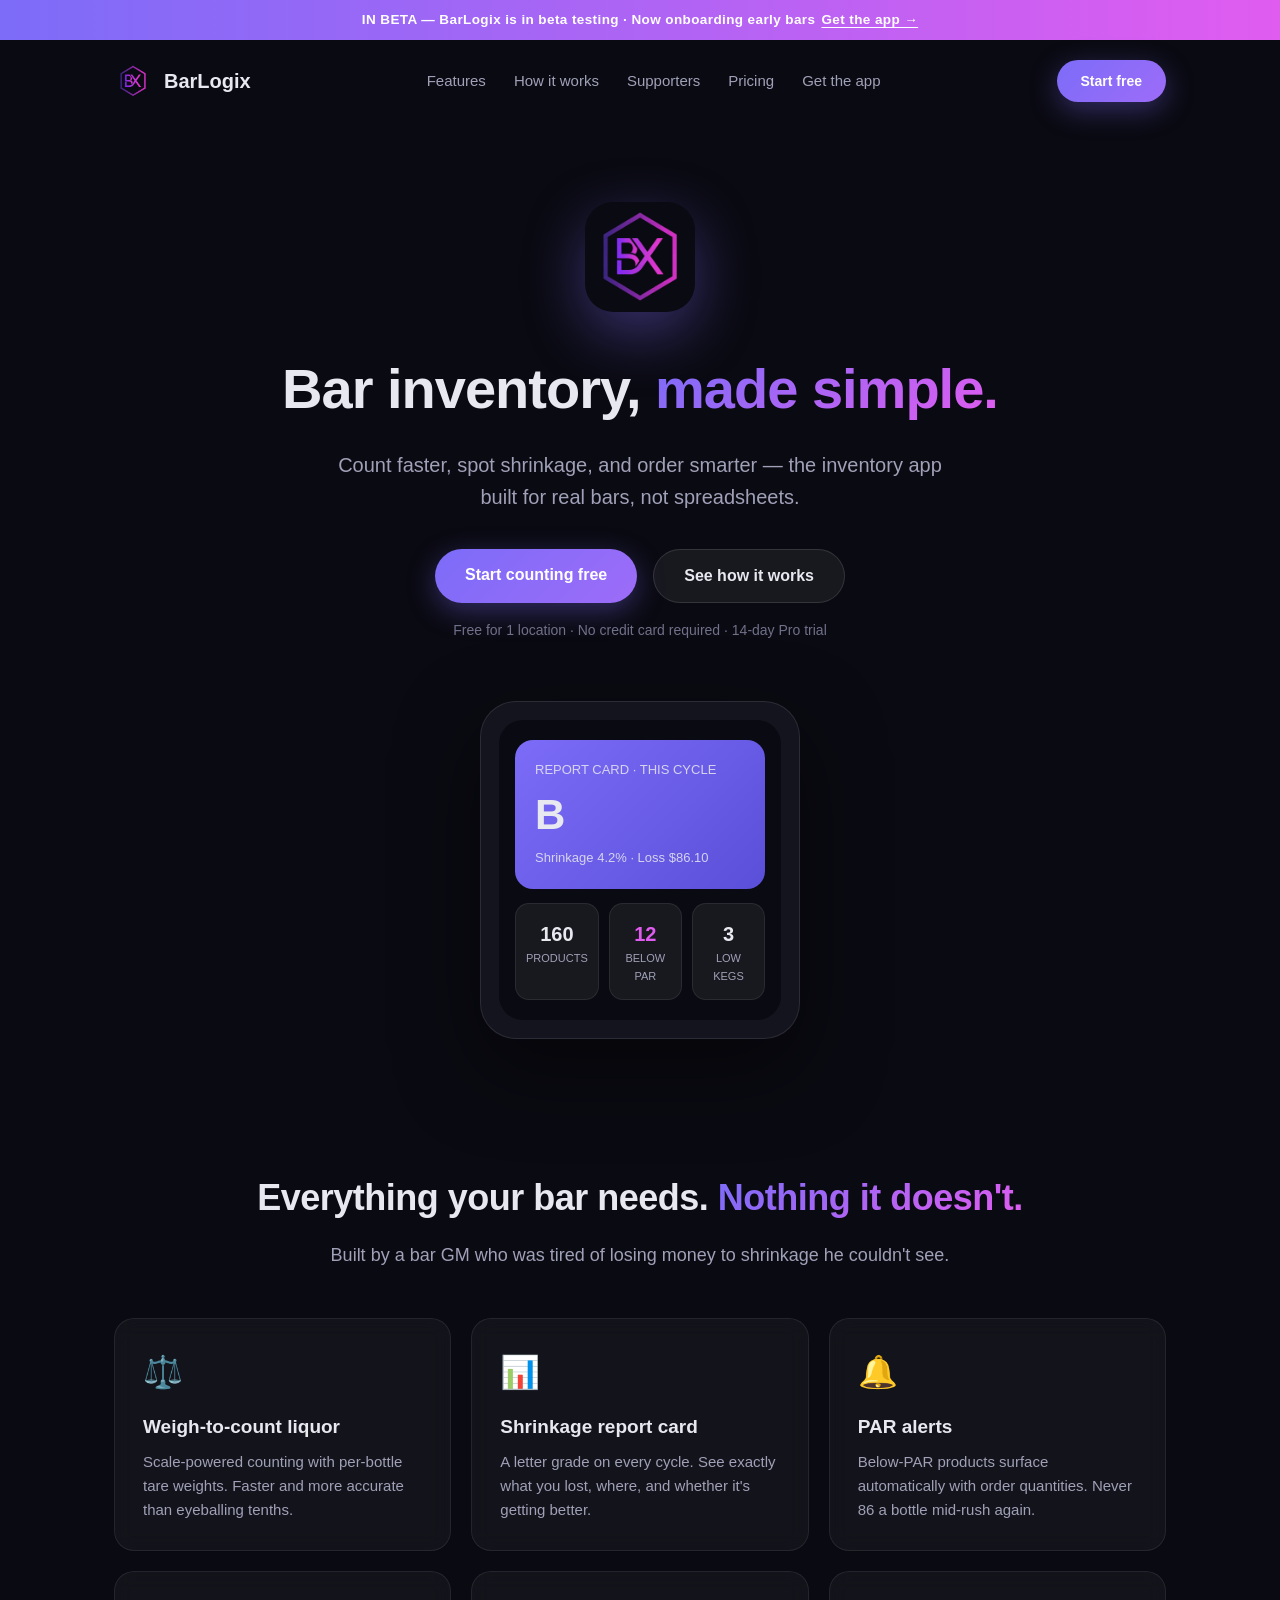
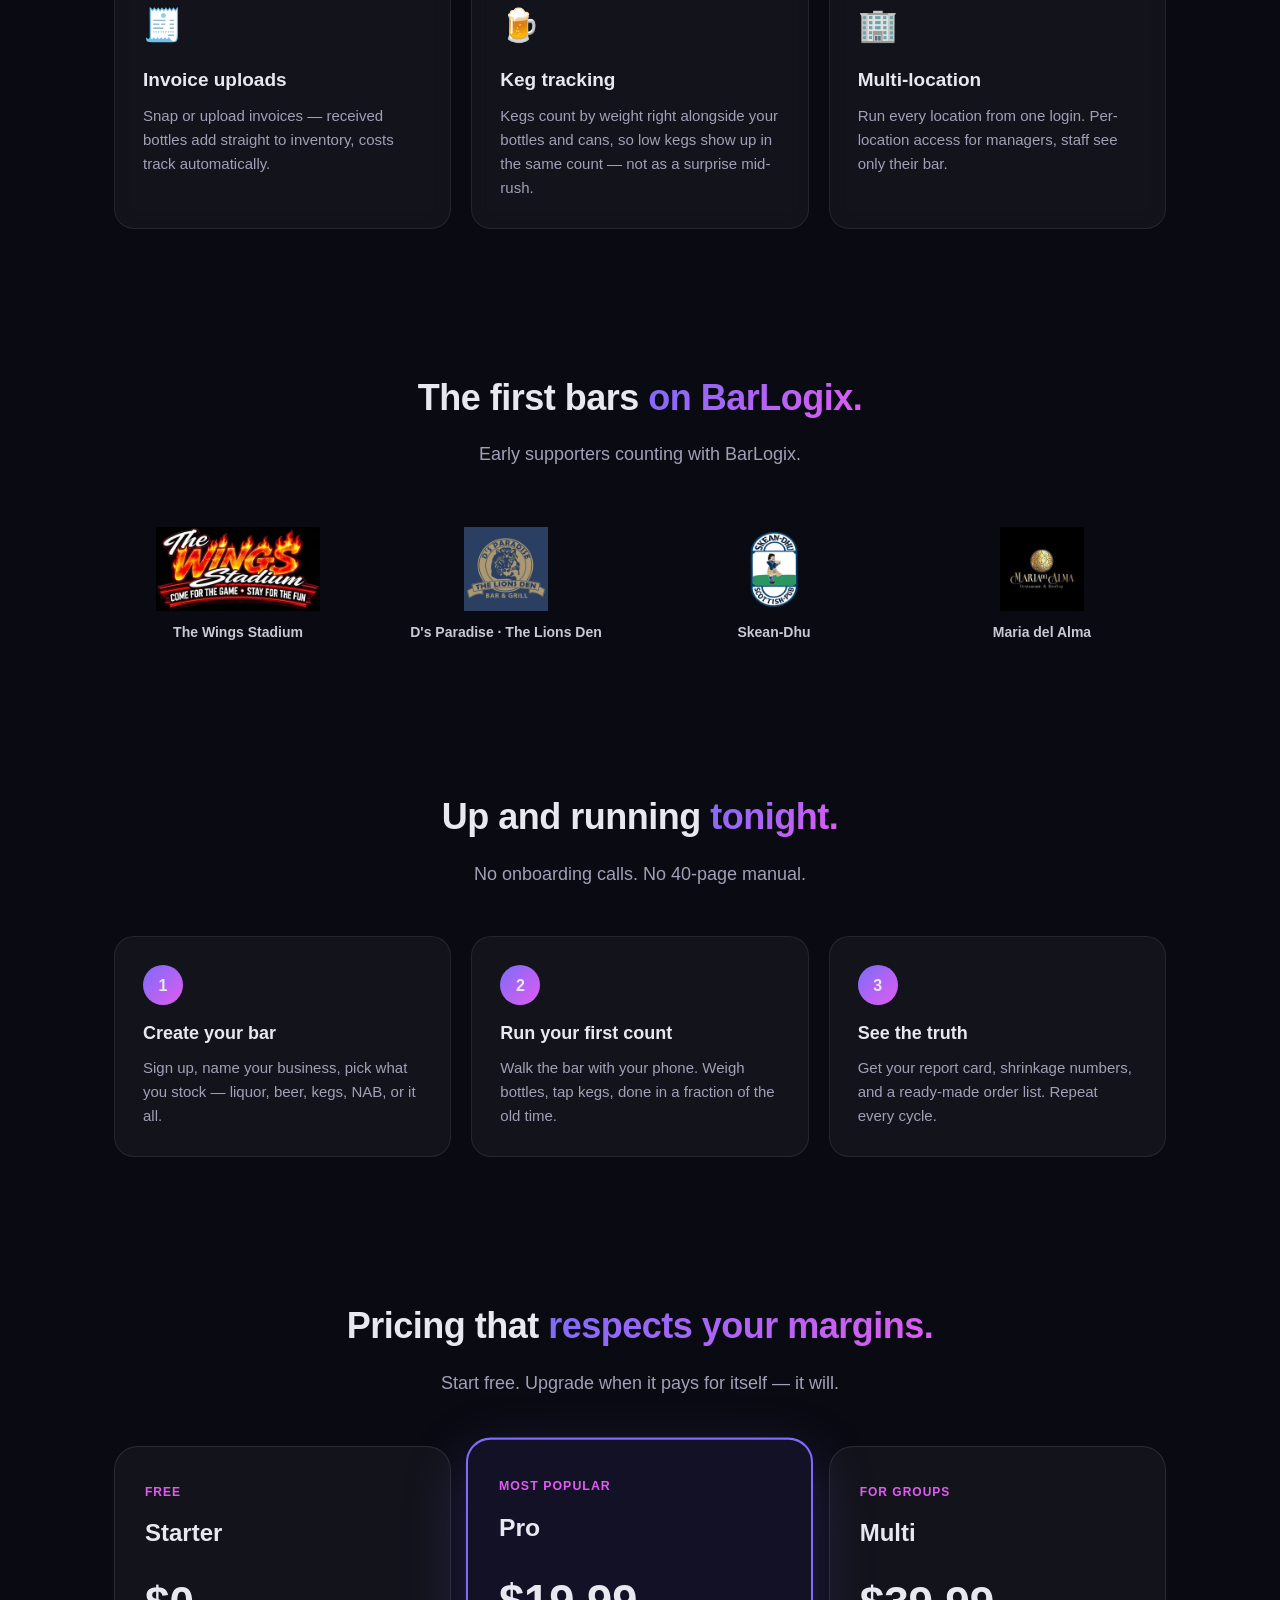
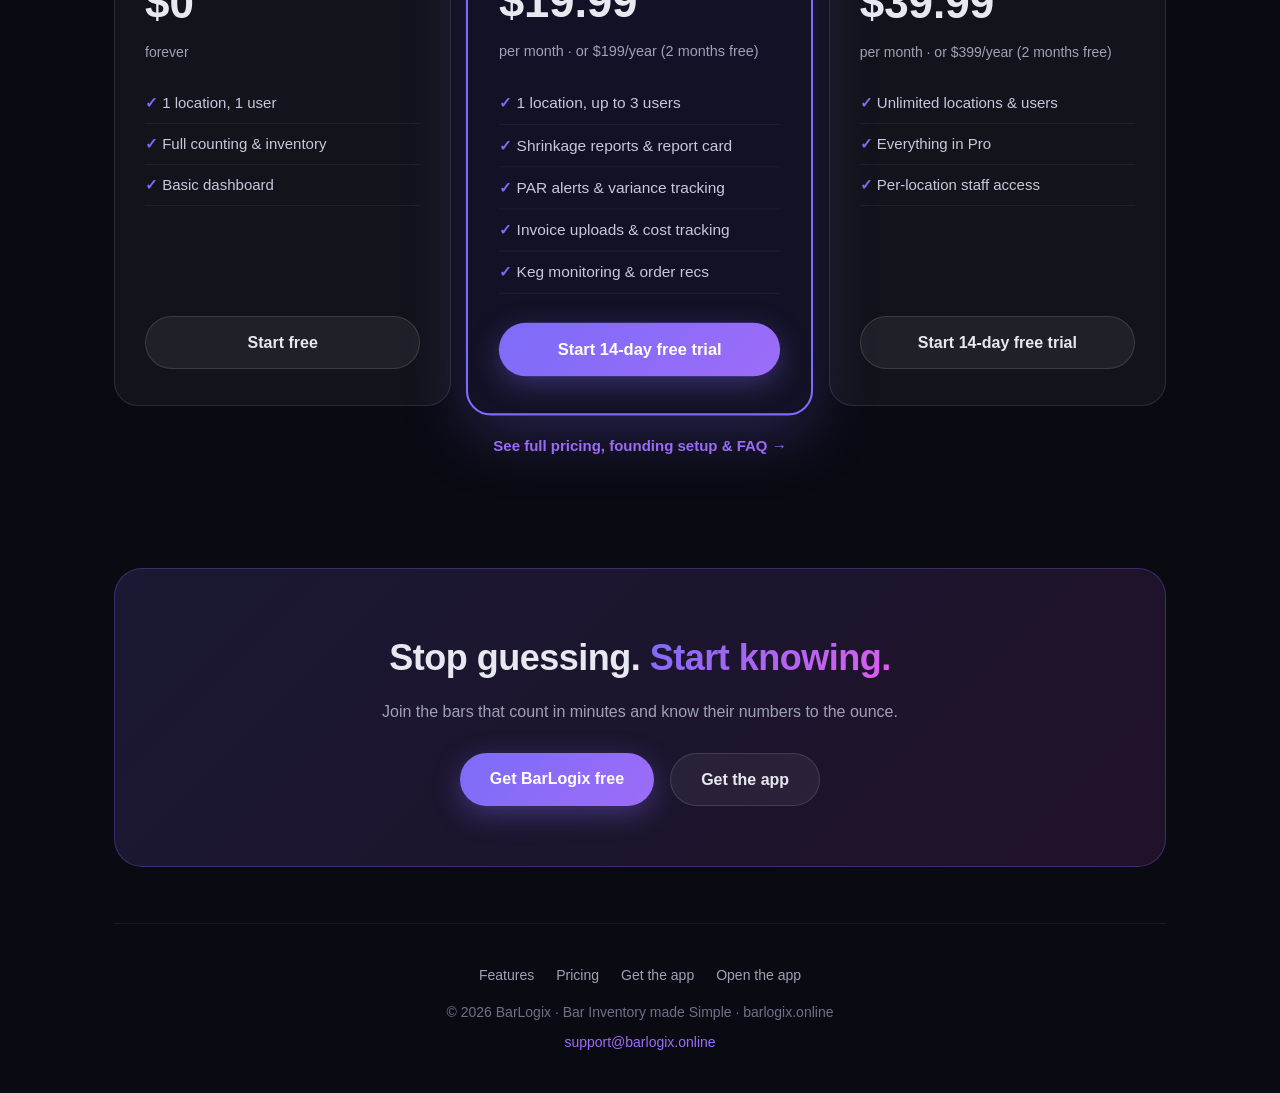
==== index.html @ 39c32e2c "Supporters swap: remove Bali Rooftop, restore Maria del Alma (Bali logo kept in repo)" ====
<!DOCTYPE html>
<html lang="en">
<head>
<meta charset="UTF-8">
<meta name="viewport" content="width=device-width, initial-scale=1.0">
<title>BarLogix — Bar Inventory made Simple</title>
<meta name="description" content="BarLogix is the bar inventory app built for real bars: count liquor, beer and kegs by weight, track PAR levels, and get a variance grade every weekly cycle.">
<meta name="theme-color" content="#0a0a12">
<link rel="icon" href="img/barlogix-logo.png">
<link rel="stylesheet" href="styles.css?v=3">
</head>
<body>
<div class="beta-banner">IN BETA &mdash; BarLogix is in beta testing &middot; Now onboarding early bars<a href="app.html">Get the app &rarr;</a></div>
<div class="wrap">

  <nav>
    <a class="brand" href="index.html"><img src="img/barlogix-logo.png" alt="BarLogix logo">BarLogix</a>
    <div class="links">
      <a href="#features">Features</a>
      <a href="#how">How it works</a>
      <a href="#supporters">Supporters</a>
      <a href="pricing.html">Pricing</a>
      <a href="app.html">Get the app</a>
    </div>
    <a class="btn btn-primary" href="https://app.barlogix.online" style="padding:10px 24px; font-size:14px;">Start free</a>
  </nav>

  <div class="hero">
    <img class="logo" src="img/barlogix-logo.png" alt="BarLogix logo">
    <h1>Bar inventory, <span class="grad-text">made simple.</span></h1>
    <p class="sub">Count faster, spot shrinkage, and order smarter — the inventory app built for real bars, not spreadsheets.</p>
    <div class="ctas">
      <a class="btn btn-primary" href="https://app.barlogix.online">Start counting free</a>
      <a class="btn btn-ghost" href="#how">See how it works</a>
    </div>
    <p class="note">Free for 1 location · No credit card required · 14-day Pro trial</p>

    <div class="phone-mock">
      <div class="screen">
        <div class="grade-card">
          <div class="lbl">REPORT CARD · THIS CYCLE</div>
          <div class="grade">B</div>
          <div class="lbl">Shrinkage 4.2% · Loss $86.10</div>
        </div>
        <div class="stat-row">
          <div class="stat"><div class="v">160</div><div class="l">PRODUCTS</div></div>
          <div class="stat"><div class="v" style="color:#e05cf0;">12</div><div class="l">BELOW PAR</div></div>
          <div class="stat"><div class="v">3</div><div class="l">LOW KEGS</div></div>
        </div>
      </div>
    </div>
  </div>

  <section id="features">
    <h2>Everything your bar needs. <span class="grad-text">Nothing it doesn't.</span></h2>
    <p class="lead">Built by a bar GM who was tired of losing money to shrinkage he couldn't see.</p>
    <div class="features">
      <div class="feature"><div class="icon">⚖️</div><h3>Weigh-to-count liquor</h3><p>Scale-powered counting with per-bottle tare weights. Faster and more accurate than eyeballing tenths.</p></div>
      <div class="feature"><div class="icon">📊</div><h3>Shrinkage report card</h3><p>A letter grade on every cycle. See exactly what you lost, where, and whether it's getting better.</p></div>
      <div class="feature"><div class="icon">🔔</div><h3>PAR alerts</h3><p>Below-PAR products surface automatically with order quantities. Never 86 a bottle mid-rush again.</p></div>
      <div class="feature"><div class="icon">🧾</div><h3>Invoice uploads</h3><p>Snap or upload invoices — received bottles add straight to inventory, costs track automatically.</p></div>
      <div class="feature"><div class="icon">🍺</div><h3>Keg tracking</h3><p>Kegs count by weight right alongside your bottles and cans, so low kegs show up in the same count — not as a surprise mid-rush.</p></div>
      <div class="feature"><div class="icon">🏢</div><h3>Multi-location</h3><p>Run every location from one login. Per-location access for managers, staff see only their bar.</p></div>
    </div>
  </section>

  <section id="supporters">
    <h2>The first bars <span class="grad-text">on BarLogix.</span></h2>
    <p class="lead">Early supporters counting with BarLogix.</p>
    <div class="supporters">
      <div class="supporter"><div class="logo-box"><img src="img/supporters/wings-stadium-logo.jpg" alt="The Wings Stadium logo"></div><div class="sname">The Wings Stadium</div></div>
      <div class="supporter"><div class="logo-box"><img src="img/supporters/ds-paradise-lions-den-logo.jpg" alt="D's Paradise · The Lions Den logo"></div><div class="sname">D's Paradise · The Lions Den</div></div>
      <div class="supporter"><div class="logo-box"><img src="img/supporters/skean-dhu-logo.png" alt="Skean-Dhu logo"></div><div class="sname">Skean-Dhu</div></div>
      <div class="supporter"><div class="logo-box"><img src="img/supporters/maria-del-alma-logo.png" alt="Maria del Alma logo"></div><div class="sname">Maria del Alma</div></div>
    </div>
  </section>

  <section id="how">
    <h2>Up and running <span class="grad-text">tonight.</span></h2>
    <p class="lead">No onboarding calls. No 40-page manual.</p>
    <div class="steps">
      <div class="step"><div class="n">1</div><h3>Create your bar</h3><p>Sign up, name your business, pick what you stock — liquor, beer, kegs, NAB, or it all.</p></div>
      <div class="step"><div class="n">2</div><h3>Run your first count</h3><p>Walk the bar with your phone. Weigh bottles, tap kegs, done in a fraction of the old time.</p></div>
      <div class="step"><div class="n">3</div><h3>See the truth</h3><p>Get your report card, shrinkage numbers, and a ready-made order list. Repeat every cycle.</p></div>
    </div>
  </section>

  <section id="pricing">
    <h2>Pricing that <span class="grad-text">respects your margins.</span></h2>
    <p class="lead">Start free. Upgrade when it pays for itself — it will.</p>
    <div class="pricing">
      <div class="plan">
        <div class="tag">Free</div>
        <h3>Starter</h3>
        <div class="price">$0</div>
        <div class="per">forever</div>
        <ul>
          <li>1 location, 1 user</li>
          <li>Full counting &amp; inventory</li>
          <li>Basic dashboard</li>
        </ul>
        <a class="btn btn-ghost" href="https://app.barlogix.online">Start free</a>
      </div>
      <div class="plan hot">
        <div class="tag">Most popular</div>
        <h3>Pro</h3>
        <div class="price">$19.99</div>
        <div class="per">per month · or $199/year (2 months free)</div>
        <ul>
          <li>1 location, up to 3 users</li>
          <li>Shrinkage reports &amp; report card</li>
          <li>PAR alerts &amp; variance tracking</li>
          <li>Invoice uploads &amp; cost tracking</li>
          <li>Keg monitoring &amp; order recs</li>
        </ul>
        <a class="btn btn-primary" href="https://app.barlogix.online">Start 14-day free trial</a>
      </div>
      <div class="plan">
        <div class="tag">For groups</div>
        <h3>Multi</h3>
        <div class="price">$39.99</div>
        <div class="per">per month · or $399/year (2 months free)</div>
        <ul>
          <li>Unlimited locations &amp; users</li>
          <li>Everything in Pro</li>
          <li>Per-location staff access</li>
        </ul>
        <a class="btn btn-ghost" href="https://app.barlogix.online">Start 14-day free trial</a>
      </div>
    </div>
    <p class="more-link"><a href="pricing.html">See full pricing, founding setup &amp; FAQ →</a></p>
  </section>

  <div class="cta-band">
    <h2>Stop guessing. <span class="grad-text">Start knowing.</span></h2>
    <p>Join the bars that count in minutes and know their numbers to the ounce.</p>
    <div class="ctas">
      <a class="btn btn-primary" href="https://app.barlogix.online">Get BarLogix free</a>
      <a class="btn btn-ghost" href="app.html">Get the app</a>
    </div>
  </div>

  <footer>
    <div class="flinks">
      <a href="#features">Features</a>
      <a href="pricing.html">Pricing</a>
      <a href="app.html">Get the app</a>
      <a href="https://app.barlogix.online">Open the app</a>
    </div>
    <p>© 2026 BarLogix · Bar Inventory made Simple · barlogix.online</p>
    <p style="margin-top:8px;"><a class="mail" href="mailto:support@barlogix.online">support@barlogix.online</a></p>
  </footer>

</div>
</body>
</html>
---- styles.css ----
/* BarLogix marketing site — shared styles
   Brand: bg #0a0a12, gradient #7c6cf8 -> #e05cf0 */
* { margin:0; padding:0; box-sizing:border-box; }
body { font-family: -apple-system, BlinkMacSystemFont, 'Segoe UI', Inter, sans-serif; background:#0a0a12; color:#e8e8f0; line-height:1.6; }
a { color:#9d6cf8; }
.grad-text { background:linear-gradient(135deg,#7c6cf8,#e05cf0); -webkit-background-clip:text; background-clip:text; color:transparent; }
.wrap { max-width:1100px; margin:0 auto; padding:0 24px; }

/* Nav */
nav { display:flex; align-items:center; justify-content:space-between; padding:20px 0; gap:16px; }
nav .brand { display:flex; align-items:center; gap:12px; font-weight:700; font-size:20px; color:#e8e8f0; text-decoration:none; }
nav .brand img { width:38px; height:38px; border-radius:10px; }
nav .links { display:flex; gap:28px; font-size:15px; color:#a0a0b8; }
nav .links a { color:#a0a0b8; text-decoration:none; }
nav .links a:hover { color:#e8e8f0; }
nav .links a.active { color:#e8e8f0; font-weight:600; }

/* Buttons */
.btn { display:inline-block; padding:13px 30px; border-radius:999px; font-weight:600; font-size:16px; text-decoration:none; cursor:pointer; border:none; text-align:center; }
.btn-primary { background:linear-gradient(135deg,#7c6cf8,#9d6cf8); color:#fff; box-shadow:0 8px 28px rgba(124,108,248,.35); }
.btn-ghost { background:rgba(255,255,255,.06); color:#e8e8f0; border:1px solid rgba(255,255,255,.12); }

/* Hero */
.hero { text-align:center; padding:80px 0 60px; }
.hero img.logo { width:110px; height:110px; border-radius:28px; margin-bottom:24px; box-shadow:0 20px 60px rgba(124,108,248,.4); }
.hero h1 { font-size:56px; font-weight:800; letter-spacing:-1px; margin-bottom:16px; }
.hero p.sub { font-size:20px; color:#a0a0b8; max-width:640px; margin:0 auto 36px; }
.hero .ctas { display:flex; gap:16px; justify-content:center; flex-wrap:wrap; }
.hero .note { margin-top:16px; font-size:14px; color:#70708a; }
.hero-sm { padding:64px 0 10px; }
.hero-sm p.sub { margin-bottom:0; }

/* Phone mock (landing hero) */
.phone-mock { margin:60px auto 0; max-width:320px; background:#14141f; border:1px solid rgba(255,255,255,.1); border-radius:36px; padding:18px; box-shadow:0 30px 80px rgba(0,0,0,.5); }
.phone-mock .screen { background:#0a0a12; border-radius:24px; padding:20px 16px; text-align:left; }
.grade-card { background:linear-gradient(135deg,#7c6cf8,#5a4fd8); border-radius:18px; padding:20px; margin-bottom:14px; }
.grade-card .grade { font-size:42px; font-weight:800; }
.grade-card .lbl { font-size:13px; opacity:.85; }
.stat-row { display:flex; gap:10px; }
.stat { flex:1; background:rgba(255,255,255,.06); border:1px solid rgba(255,255,255,.08); border-radius:14px; padding:14px 10px; text-align:center; }
.stat .v { font-size:20px; font-weight:700; }
.stat .l { font-size:11px; color:#a0a0b8; }

/* Sections */
section { padding:70px 0; }
section h2 { font-size:36px; font-weight:800; text-align:center; margin-bottom:14px; letter-spacing:-.5px; }
section p.lead { text-align:center; color:#a0a0b8; max-width:640px; margin:0 auto 48px; font-size:18px; }

/* Features */
.features { display:grid; grid-template-columns:repeat(auto-fit,minmax(300px,1fr)); gap:20px; }
.feature { background:rgba(255,255,255,.04); border:1px solid rgba(255,255,255,.08); border-radius:20px; padding:28px; backdrop-filter:blur(10px); }
.feature .icon { font-size:32px; margin-bottom:14px; }
.feature h3 { font-size:19px; margin-bottom:8px; }
.feature p { color:#a0a0b8; font-size:15px; }

/* Steps */
.steps { display:grid; grid-template-columns:repeat(auto-fit,minmax(260px,1fr)); gap:20px; counter-reset:step; }
.step { background:rgba(255,255,255,.04); border:1px solid rgba(255,255,255,.08); border-radius:20px; padding:28px; position:relative; }
.step .n { display:inline-flex; align-items:center; justify-content:center; width:40px; height:40px; border-radius:50%; background:linear-gradient(135deg,#7c6cf8,#e05cf0); font-weight:800; margin-bottom:14px; }
.step h3 { font-size:18px; margin-bottom:8px; }
.step p { color:#a0a0b8; font-size:15px; }

/* Supporters */
.supporters { display:grid; grid-template-columns:repeat(auto-fit,minmax(180px,1fr)); gap:20px; }
.supporter { background:transparent; padding:10px 8px 6px; text-align:center; }
.supporter .logo-box { height:84px; display:flex; align-items:center; justify-content:center; margin-bottom:12px; }
.supporter img { max-width:100%; max-height:84px; object-fit:contain; }
.supporter .sname { color:#c9c9d6; font-size:14px; font-weight:600; line-height:1.35; }

/* Pricing */
.toggle { display:flex; align-items:center; justify-content:center; gap:14px; margin:36px 0 40px; font-size:15px; font-weight:600; }
.toggle .save { color:#e05cf0; font-size:13px; font-weight:700; }
.switch { position:relative; width:56px; height:30px; background:rgba(255,255,255,.12); border-radius:999px; cursor:pointer; border:1px solid rgba(255,255,255,.15); flex:none; }
.switch::after { content:""; position:absolute; top:3px; left:3px; width:22px; height:22px; border-radius:50%; background:linear-gradient(135deg,#7c6cf8,#e05cf0); transition:left .2s; }
.switch.annual::after { left:29px; }
.toggle .off { color:#70708a; font-weight:500; }
.pricing { display:grid; grid-template-columns:repeat(auto-fit,minmax(280px,1fr)); gap:20px; align-items:stretch; }
.plan { background:rgba(255,255,255,.04); border:1px solid rgba(255,255,255,.1); border-radius:24px; padding:36px 30px; display:flex; flex-direction:column; }
.plan.hot { border:2px solid #7c6cf8; background:rgba(124,108,248,.08); transform:scale(1.03); box-shadow:0 20px 60px rgba(124,108,248,.25); }
.plan .tag { display:inline-block; font-size:12px; font-weight:700; text-transform:uppercase; letter-spacing:1px; color:#e05cf0; margin-bottom:12px; }
.plan h3 { font-size:24px; margin-bottom:6px; }
.plan .who { color:#a0a0b8; font-size:14px; min-height:42px; }
.plan .price { font-size:44px; font-weight:800; margin:10px 0 2px; }
.plan .per { color:#a0a0b8; font-size:14px; margin-bottom:20px; }
.plan ul { list-style:none; margin-bottom:28px; flex:1; }
.plan li { padding:8px 0; font-size:15px; color:#c8c8dc; border-bottom:1px solid rgba(255,255,255,.05); }
.plan li::before { content:"✓ "; color:#7c6cf8; font-weight:700; }
.plan li.no { color:#70708a; }
.plan li.no::before { content:"— "; color:#70708a; }
.more-link { text-align:center; margin-top:28px; font-size:15px; }
.more-link a { font-weight:600; text-decoration:none; }
.more-link a:hover { text-decoration:underline; }

/* Trial band (pricing page) */
.trial { text-align:center; margin:44px auto 0; max-width:720px; background:linear-gradient(135deg,rgba(124,108,248,.15),rgba(224,92,240,.1)); border:1px solid rgba(124,108,248,.3); border-radius:24px; padding:34px 30px; }
.trial h2 { font-size:26px; font-weight:800; margin-bottom:8px; }
.trial p { color:#a0a0b8; font-size:16px; }

/* Founding setup (pricing page) */
.founding { max-width:1100px; margin:56px auto 0; }
.founding-card { border-radius:24px; padding:2px; background:linear-gradient(135deg,#7c6cf8,#e05cf0); }
.founding-inner { border-radius:22px; background:#0d0d17; padding:30px 34px; display:flex; gap:30px; align-items:center; flex-wrap:wrap; }
.founding .ftag { display:inline-block; font-size:11px; font-weight:800; letter-spacing:1.4px; color:#c9bffb; background:rgba(124,108,248,.16); padding:5px 12px; border-radius:999px; }
.founding h3 { font-size:26px; font-weight:800; margin:12px 0 8px; letter-spacing:-.3px; }
.founding p { color:#a7a7ba; font-size:15px; max-width:520px; }
.founding ul { list-style:none; margin-top:14px; color:#cfcfe0; font-size:14.5px; }
.founding ul li { margin:5px 0; }
.founding ul li::before { content:"✓  "; color:#9d6cf8; font-weight:800; }
.fprice { margin-left:auto; text-align:center; min-width:190px; }
.fprice .amt { font-size:52px; font-weight:800; line-height:1; background:linear-gradient(135deg,#7c6cf8,#e05cf0); -webkit-background-clip:text; background-clip:text; color:transparent; }
.fprice .per { color:#a7a7ba; font-size:13px; margin:6px 0 14px; }

/* FAQ (pricing page) */
section.faq { padding:64px 0 10px; }
section.faq h2 { font-size:32px; }
.qa { max-width:760px; margin:0 auto 14px; background:rgba(255,255,255,.04); border:1px solid rgba(255,255,255,.08); border-radius:18px; padding:22px 26px; }
.qa h4 { font-size:17px; margin-bottom:6px; }
.qa p { color:#a0a0b8; font-size:15px; }

/* CTA band */
.cta-band { text-align:center; background:linear-gradient(135deg,rgba(124,108,248,.15),rgba(224,92,240,.1)); border:1px solid rgba(124,108,248,.3); border-radius:28px; padding:60px 30px; margin:40px 0; }
.cta-band h2 { font-size:36px; font-weight:800; margin-bottom:12px; letter-spacing:-.5px; }
.cta-band p { color:#a0a0b8; margin-bottom:28px; }
.cta-band .ctas { display:flex; gap:16px; justify-content:center; flex-wrap:wrap; }

/* Get-the-app page */
.app-hero { text-align:center; padding:56px 0 10px; position:relative; }
.app-hero .glow { position:absolute; left:50%; top:-10px; width:290px; height:290px; transform:translateX(-50%); border-radius:50%; background:radial-gradient(circle,rgba(124,108,248,.55) 0%,transparent 65%); filter:blur(50px); pointer-events:none; }
.app-hero img.app-icon { position:relative; width:132px; height:132px; border-radius:32px; box-shadow:0 24px 70px rgba(124,108,248,.45); margin-bottom:22px; }
.app-hero h1 { position:relative; font-size:44px; font-weight:800; letter-spacing:-1px; margin-bottom:12px; }
.app-hero p.sub { position:relative; font-size:19px; color:#a0a0b8; max-width:600px; margin:0 auto; }
.app-card { max-width:480px; margin:36px auto 0; background:rgba(255,255,255,.04); border:1px solid rgba(255,255,255,.1); border-radius:24px; padding:30px; text-align:center; }
.app-card .btn-open { display:block; width:100%; padding:17px 30px; font-size:18px; }
.app-card .fine { font-size:13.5px; color:#70708a; margin-top:14px; }
.install-grid { display:grid; grid-template-columns:repeat(auto-fit,minmax(300px,1fr)); gap:20px; max-width:900px; margin:44px auto 0; }
.install-card { background:rgba(255,255,255,.04); border:1px solid rgba(255,255,255,.08); border-radius:20px; padding:28px; text-align:left; }
.install-card h3 { font-size:19px; margin-bottom:6px; }
.install-card .plat { font-size:32px; margin-bottom:12px; }
.step-row { display:flex; gap:12px; align-items:flex-start; padding:11px 0; border-bottom:1px dashed rgba(255,255,255,.1); }
.step-row:last-child { border-bottom:none; }
.step-num { flex:none; width:30px; font-size:20px; font-weight:800; background:linear-gradient(135deg,#7c6cf8,#e05cf0); -webkit-background-clip:text; background-clip:text; color:transparent; }
.step-row p { font-size:14.5px; color:#c8c8dc; line-height:1.55; }
.perks { display:grid; grid-template-columns:repeat(auto-fit,minmax(220px,1fr)); gap:14px; max-width:900px; margin:22px auto 0; }
.perk { background:rgba(124,108,248,.08); border:1px solid rgba(124,108,248,.25); border-radius:16px; padding:16px 18px; font-size:14px; color:#c8c8dc; text-align:left; }
.perk b { color:#fff; display:block; margin-bottom:3px; font-size:15px; }

/* Footer */
footer { text-align:center; padding:40px 0; color:#70708a; font-size:14px; border-top:1px solid rgba(255,255,255,.06); margin-top:56px; }
footer .flinks { display:flex; gap:22px; justify-content:center; flex-wrap:wrap; margin-bottom:14px; }
footer .flinks a { color:#a0a0b8; text-decoration:none; }
footer .flinks a:hover { color:#e8e8f0; }
footer a.mail { color:#9d6cf8; text-decoration:none; }

@media(max-width:640px){
  .hero h1{font-size:38px;}
  .hero-sm h1{font-size:34px;}
  .app-hero h1{font-size:32px;}
  section h2{font-size:28px;}
  .cta-band h2{font-size:28px;}
  .plan.hot{transform:none;}
  .fprice{margin:10px auto 0;}
  nav { flex-wrap:wrap; }
  nav .links { display:flex; order:3; width:100%; overflow-x:auto; gap:20px; padding:2px 0 6px; white-space:nowrap; font-size:14px; -webkit-overflow-scrolling:touch; }
  nav .links::-webkit-scrollbar { display:none; }
}

.beta-banner { background:linear-gradient(90deg,#7c6cf8,#e05cf0); color:#fff; text-align:center; font-size:13.5px; font-weight:700; letter-spacing:.4px; padding:9px 14px; }
.beta-banner a { color:#fff; text-decoration:underline; text-underline-offset:3px; margin-left:6px; }
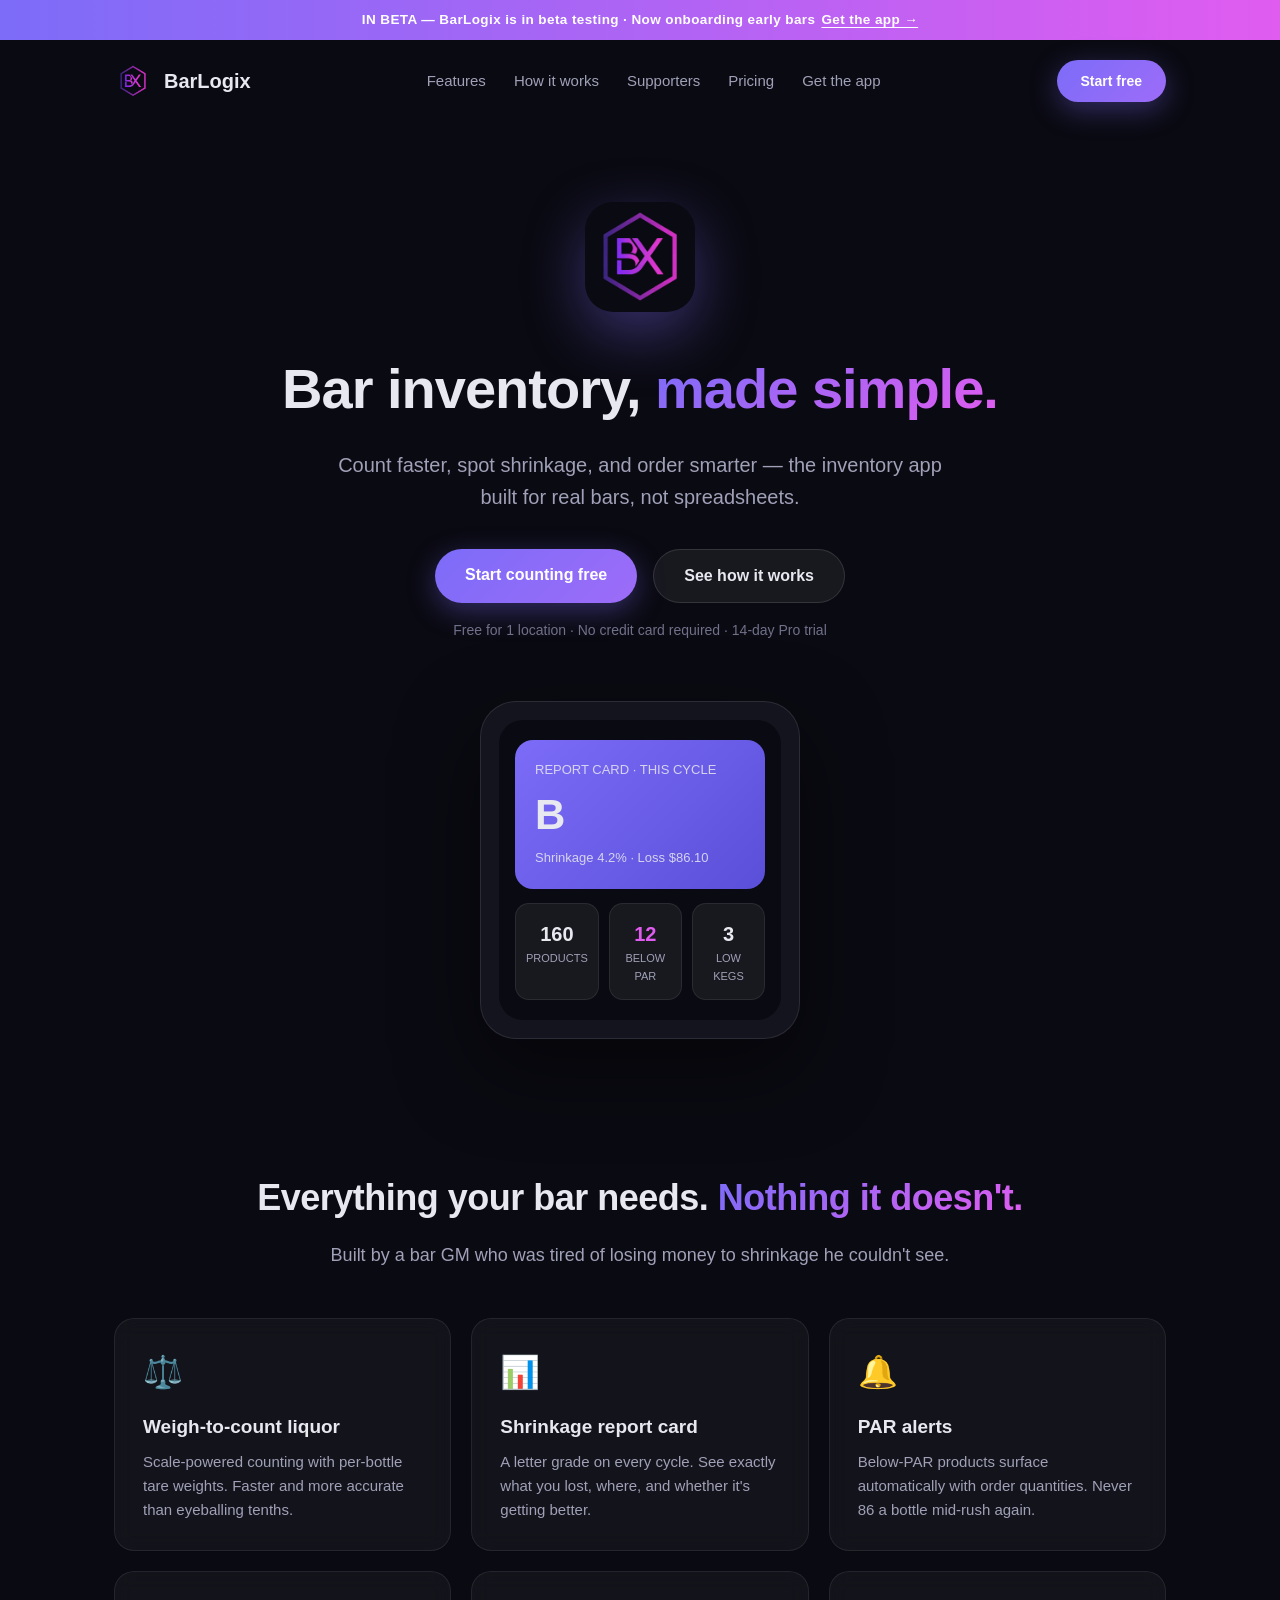
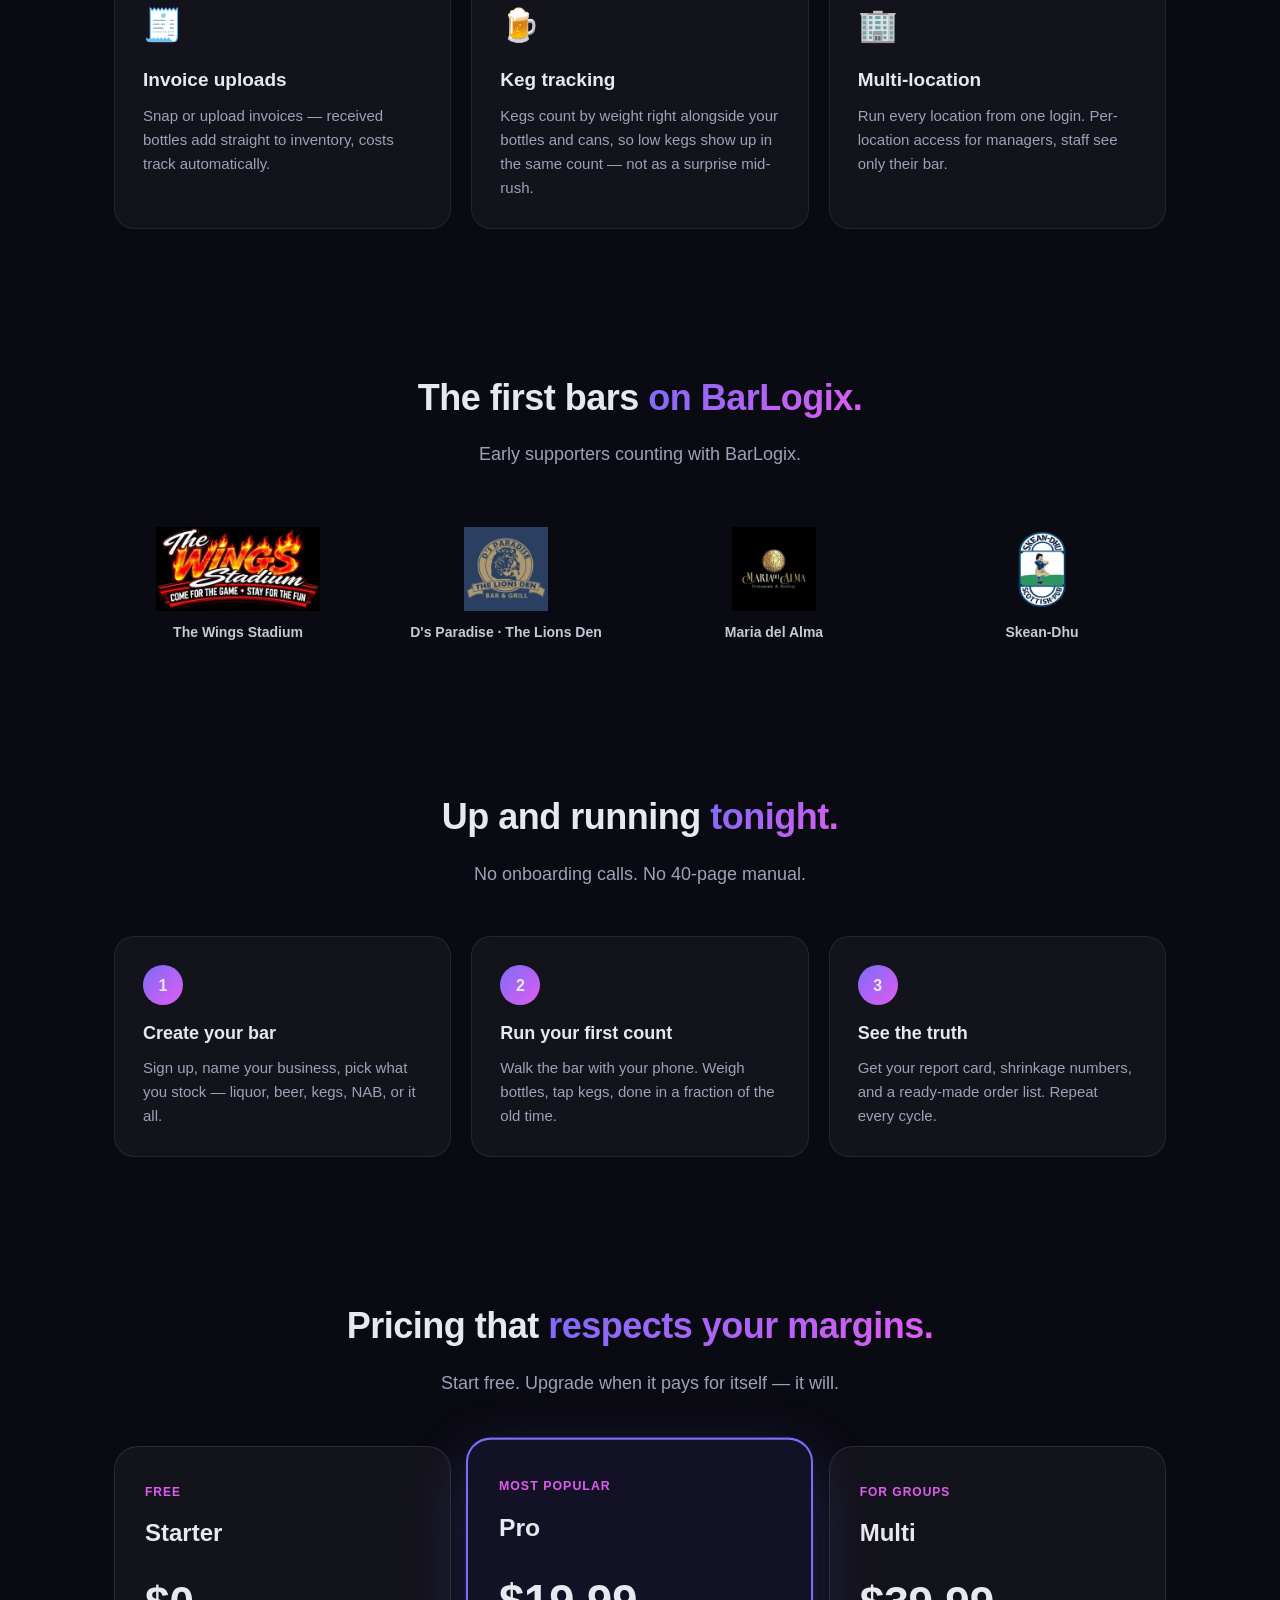
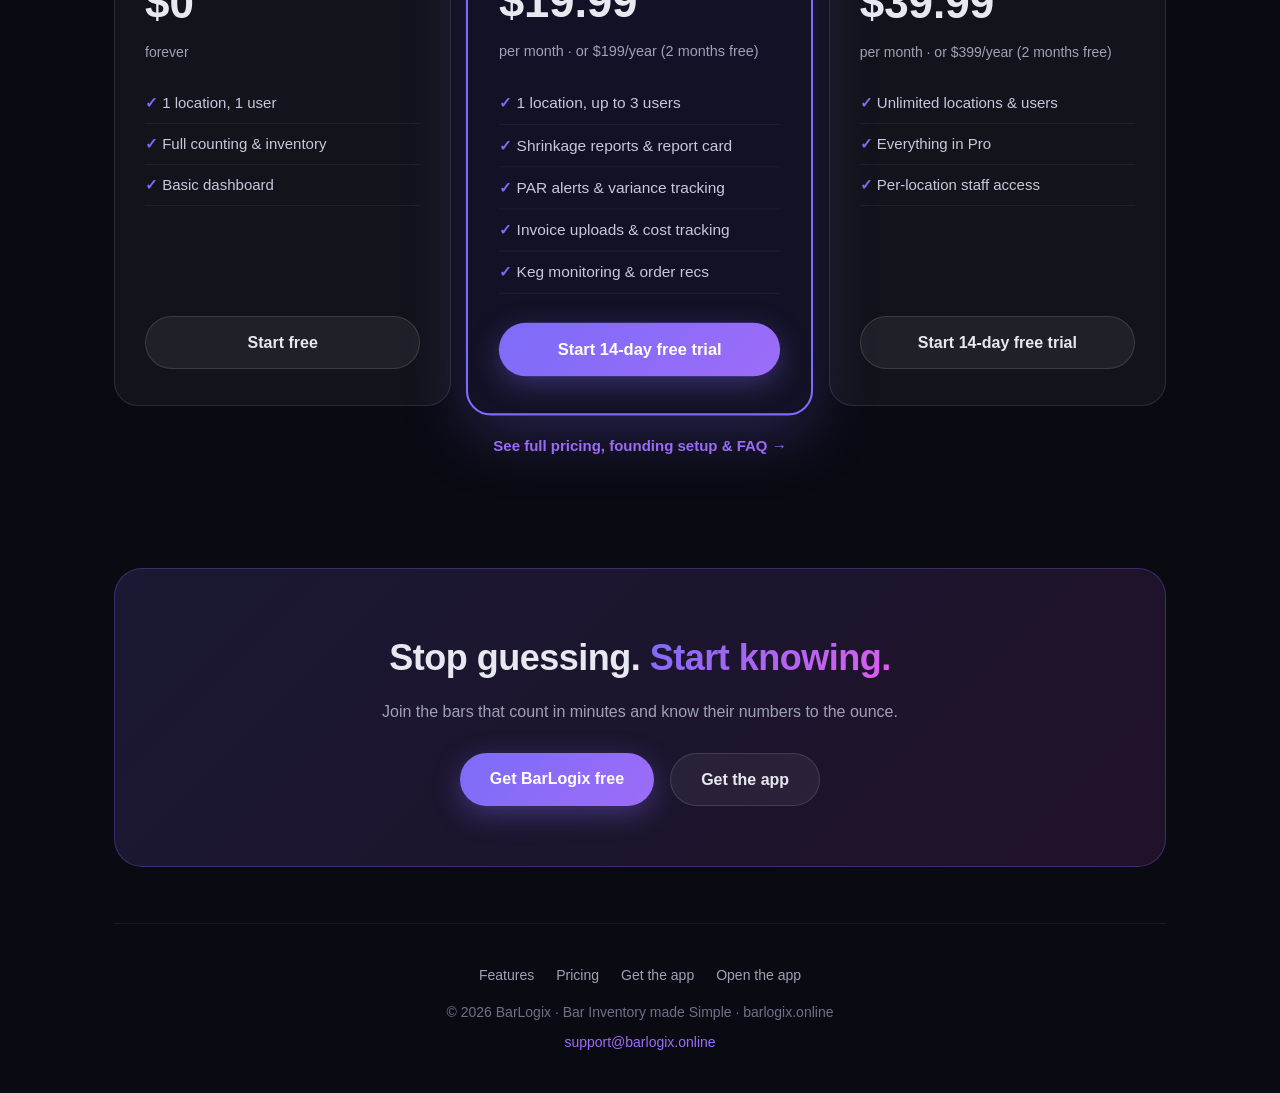
==== commit 990298c1: "Supporters: keep Maria del Alma in her original slot (before Skean-Dhu)" ====
--- a/index.html
+++ b/index.html
@@ -70,8 +70,8 @@
     <div class="supporters">
       <div class="supporter"><div class="logo-box"><img src="img/supporters/wings-stadium-logo.jpg" alt="The Wings Stadium logo"></div><div class="sname">The Wings Stadium</div></div>
       <div class="supporter"><div class="logo-box"><img src="img/supporters/ds-paradise-lions-den-logo.jpg" alt="D's Paradise · The Lions Den logo"></div><div class="sname">D's Paradise · The Lions Den</div></div>
+      <div class="supporter"><div class="logo-box"><img src="img/supporters/maria-del-alma-logo.png" alt="Maria del Alma logo"></div><div class="sname">Maria del Alma</div></div>
       <div class="supporter"><div class="logo-box"><img src="img/supporters/skean-dhu-logo.png" alt="Skean-Dhu logo"></div><div class="sname">Skean-Dhu</div></div>
-      <div class="supporter"><div class="logo-box"><img src="img/supporters/maria-del-alma-logo.png" alt="Maria del Alma logo"></div><div class="sname">Maria del Alma</div></div>
     </div>
   </section>
 
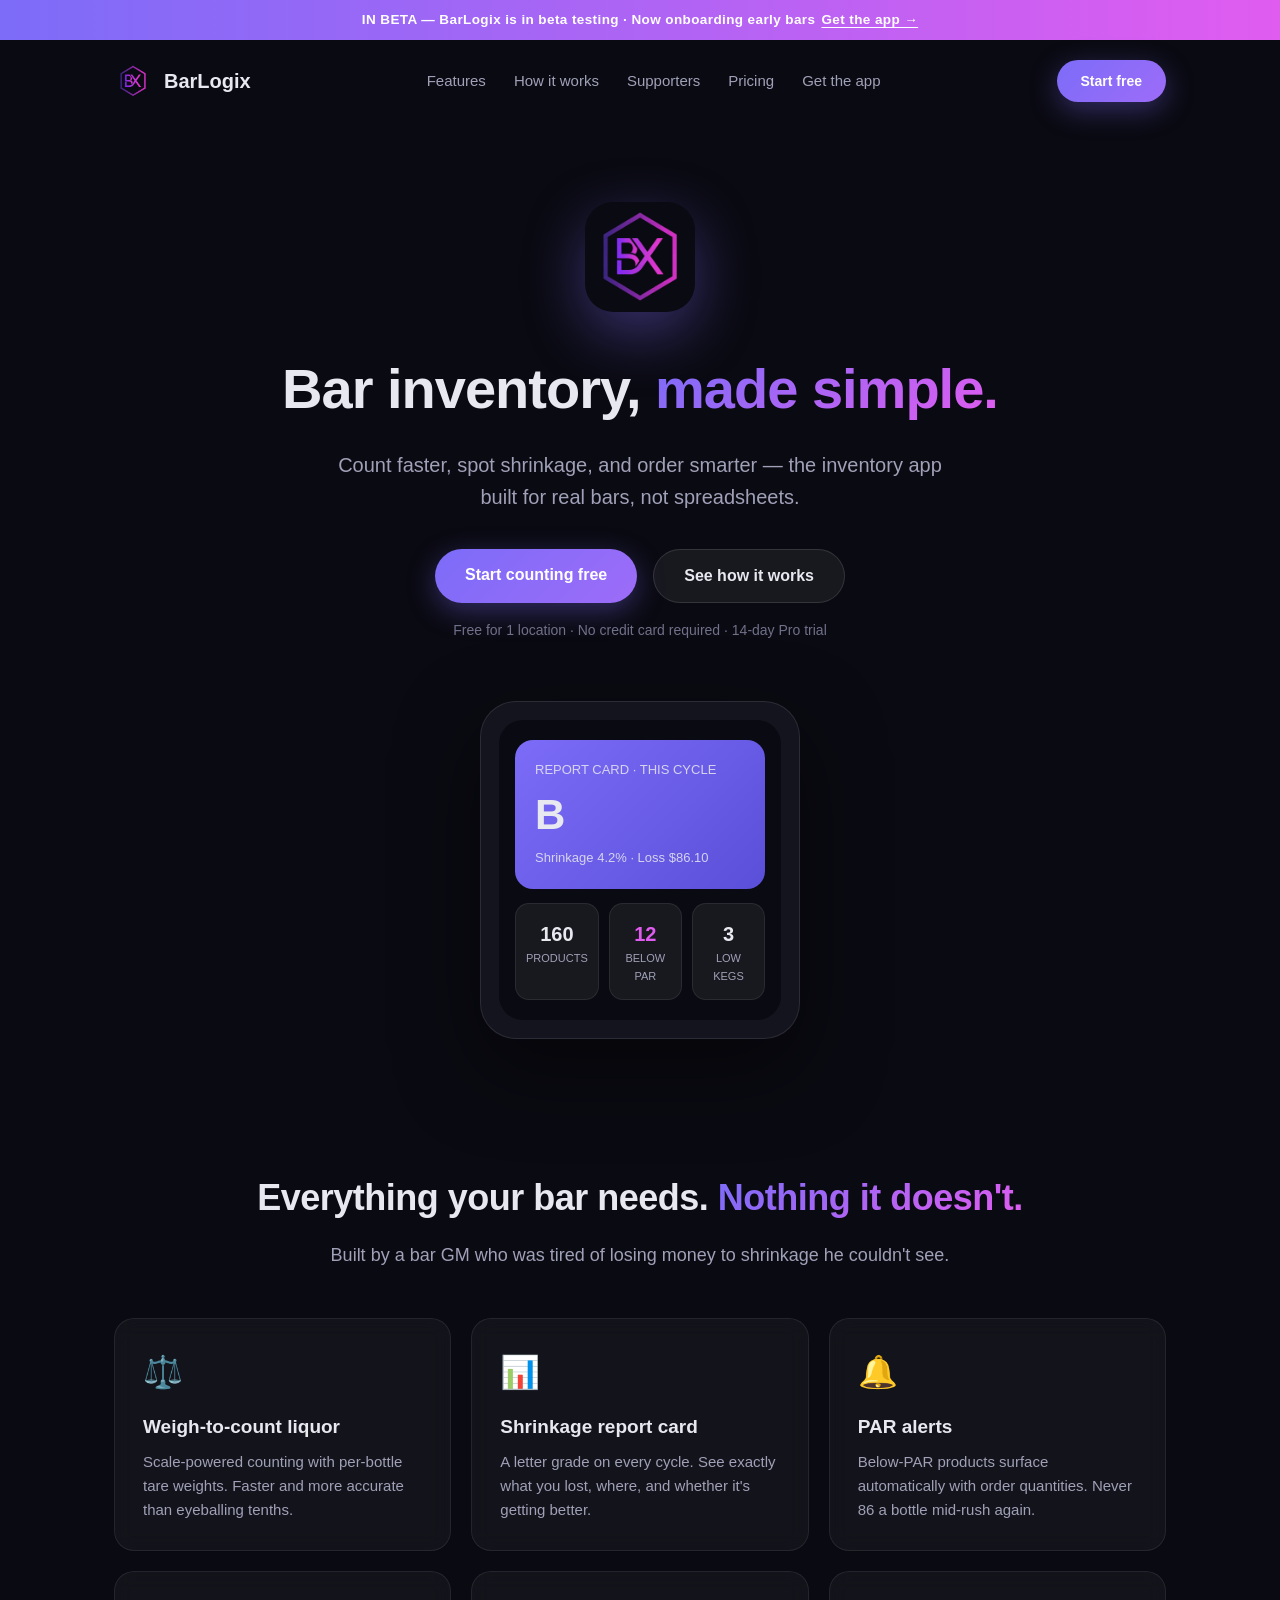
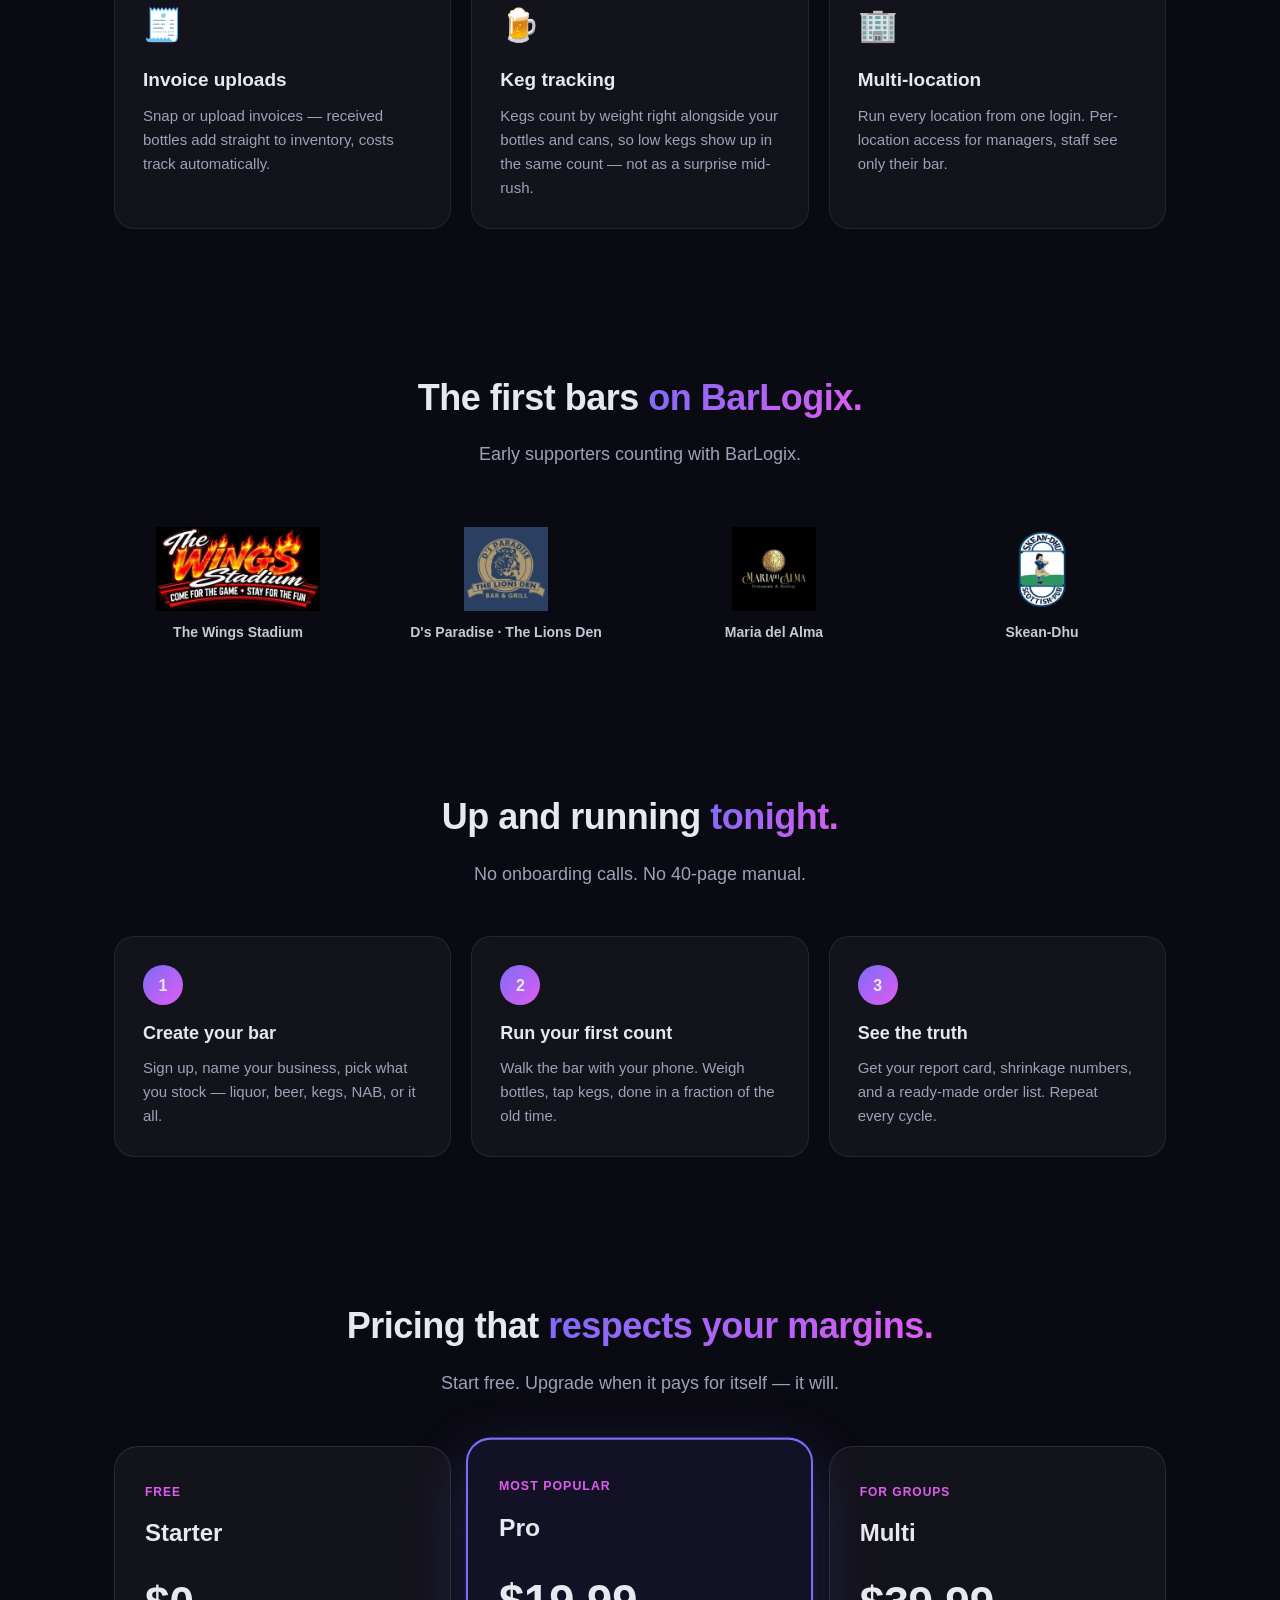
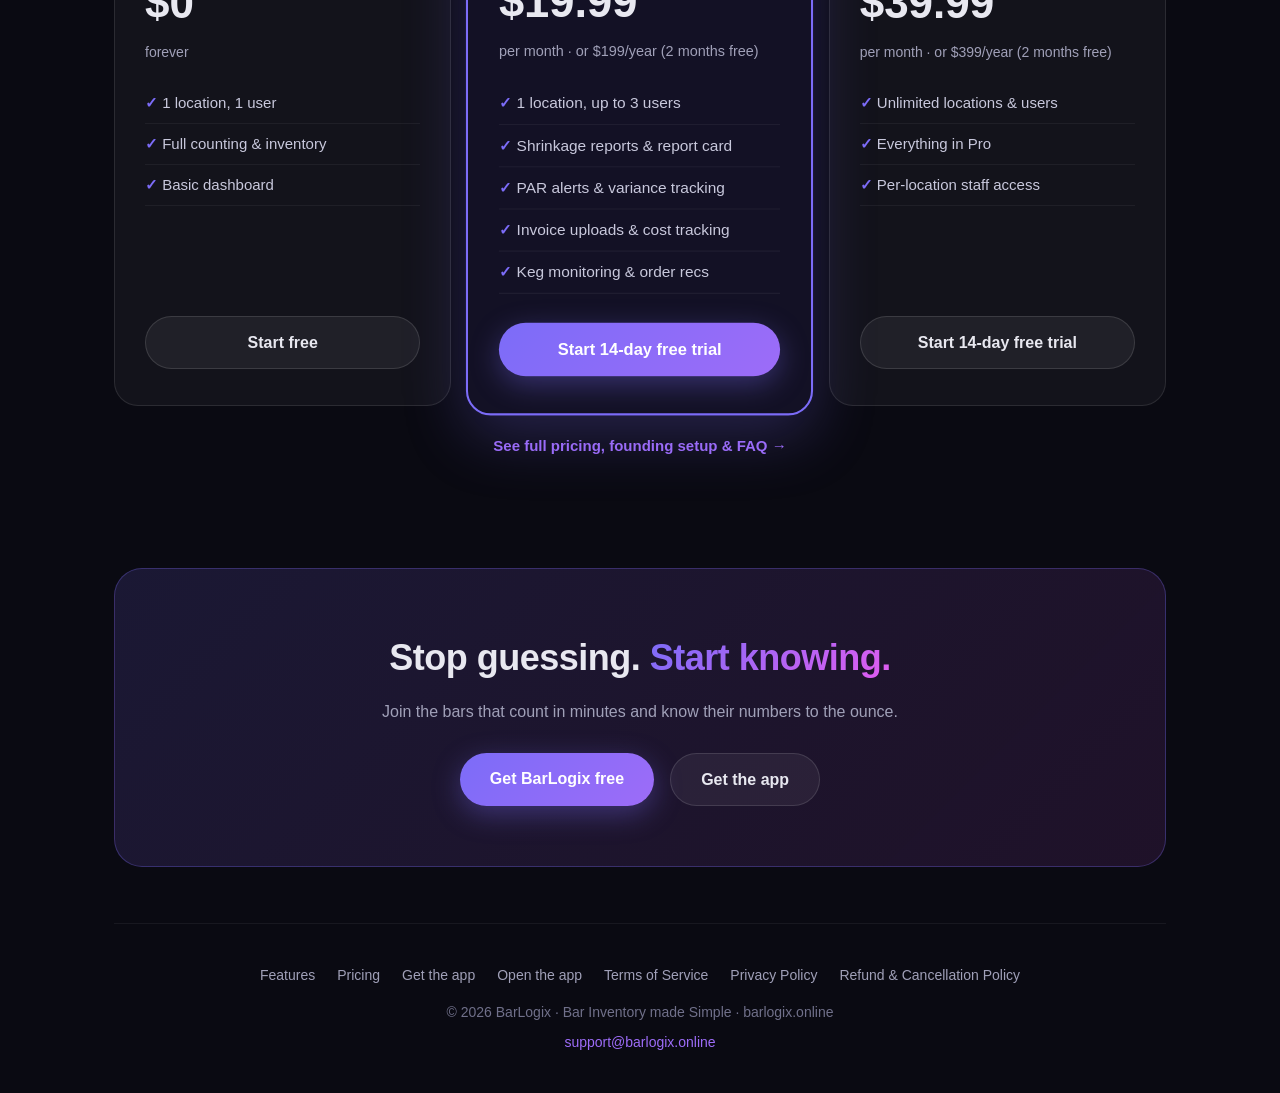
==== commit 94ab3e4d: "Footer: link the legal pages (single source of truth in the app, not copies): Terms of Service, Priv" ====
--- a/index.html
+++ b/index.html
@@ -146,6 +146,9 @@
       <a href="pricing.html">Pricing</a>
       <a href="app.html">Get the app</a>
       <a href="https://app.barlogix.online">Open the app</a>
+      <a href="https://app.barlogix.online/terms">Terms of Service</a>
+      <a href="https://app.barlogix.online/privacy">Privacy Policy</a>
+      <a href="https://app.barlogix.online/refunds">Refund &amp; Cancellation Policy</a>
     </div>
     <p>© 2026 BarLogix · Bar Inventory made Simple · barlogix.online</p>
     <p style="margin-top:8px;"><a class="mail" href="mailto:support@barlogix.online">support@barlogix.online</a></p>
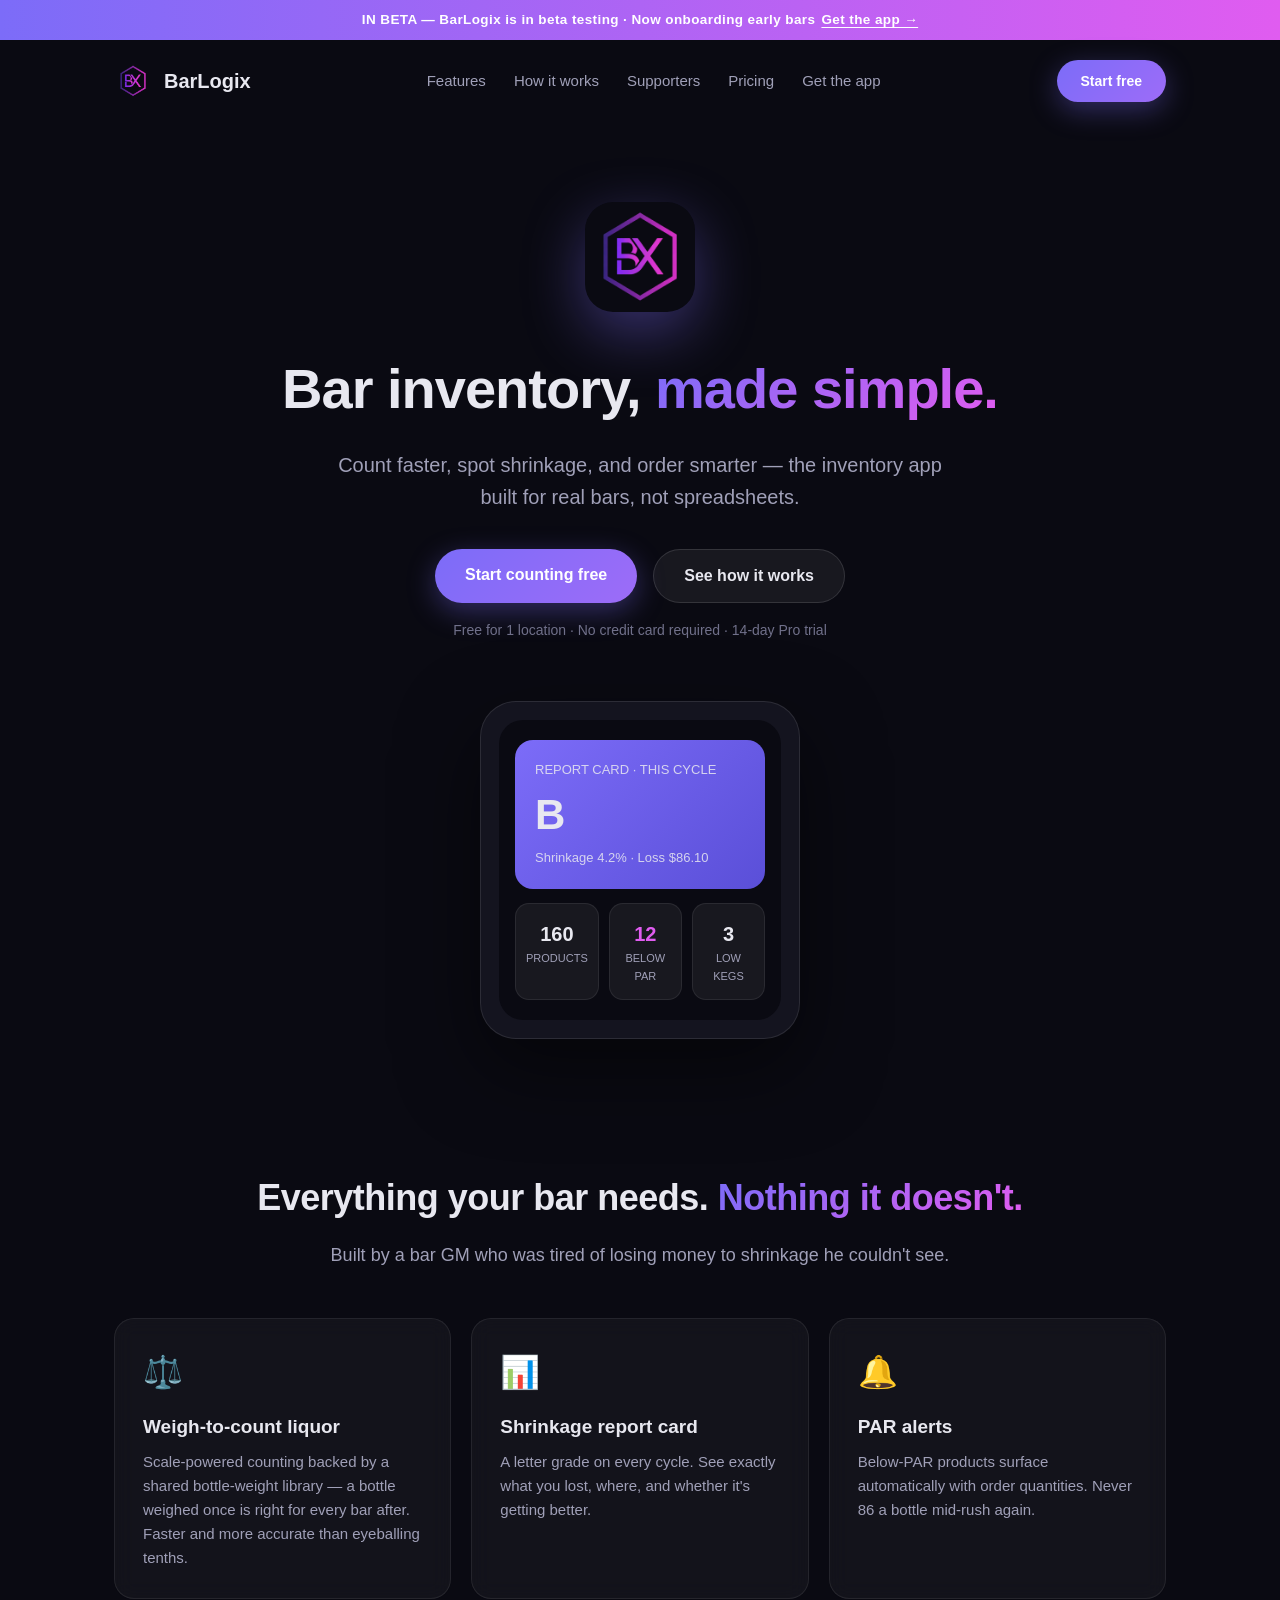
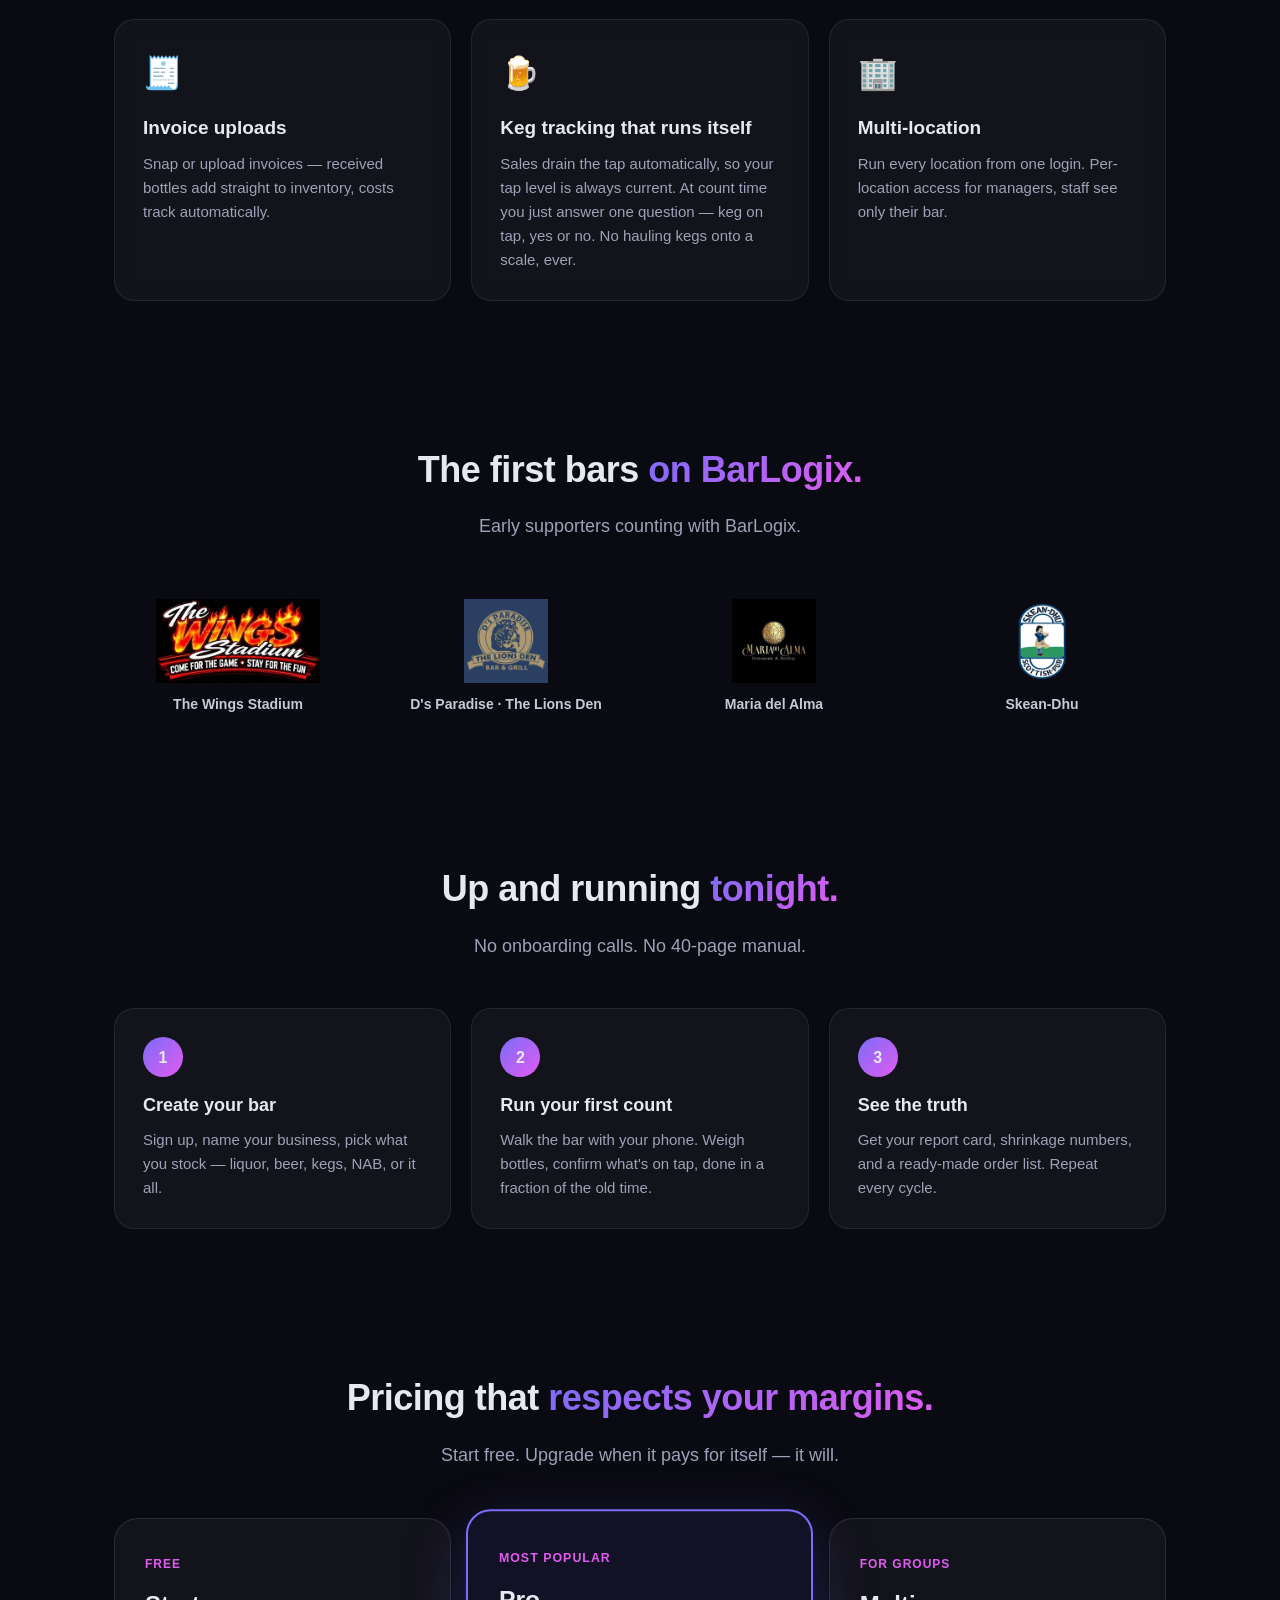
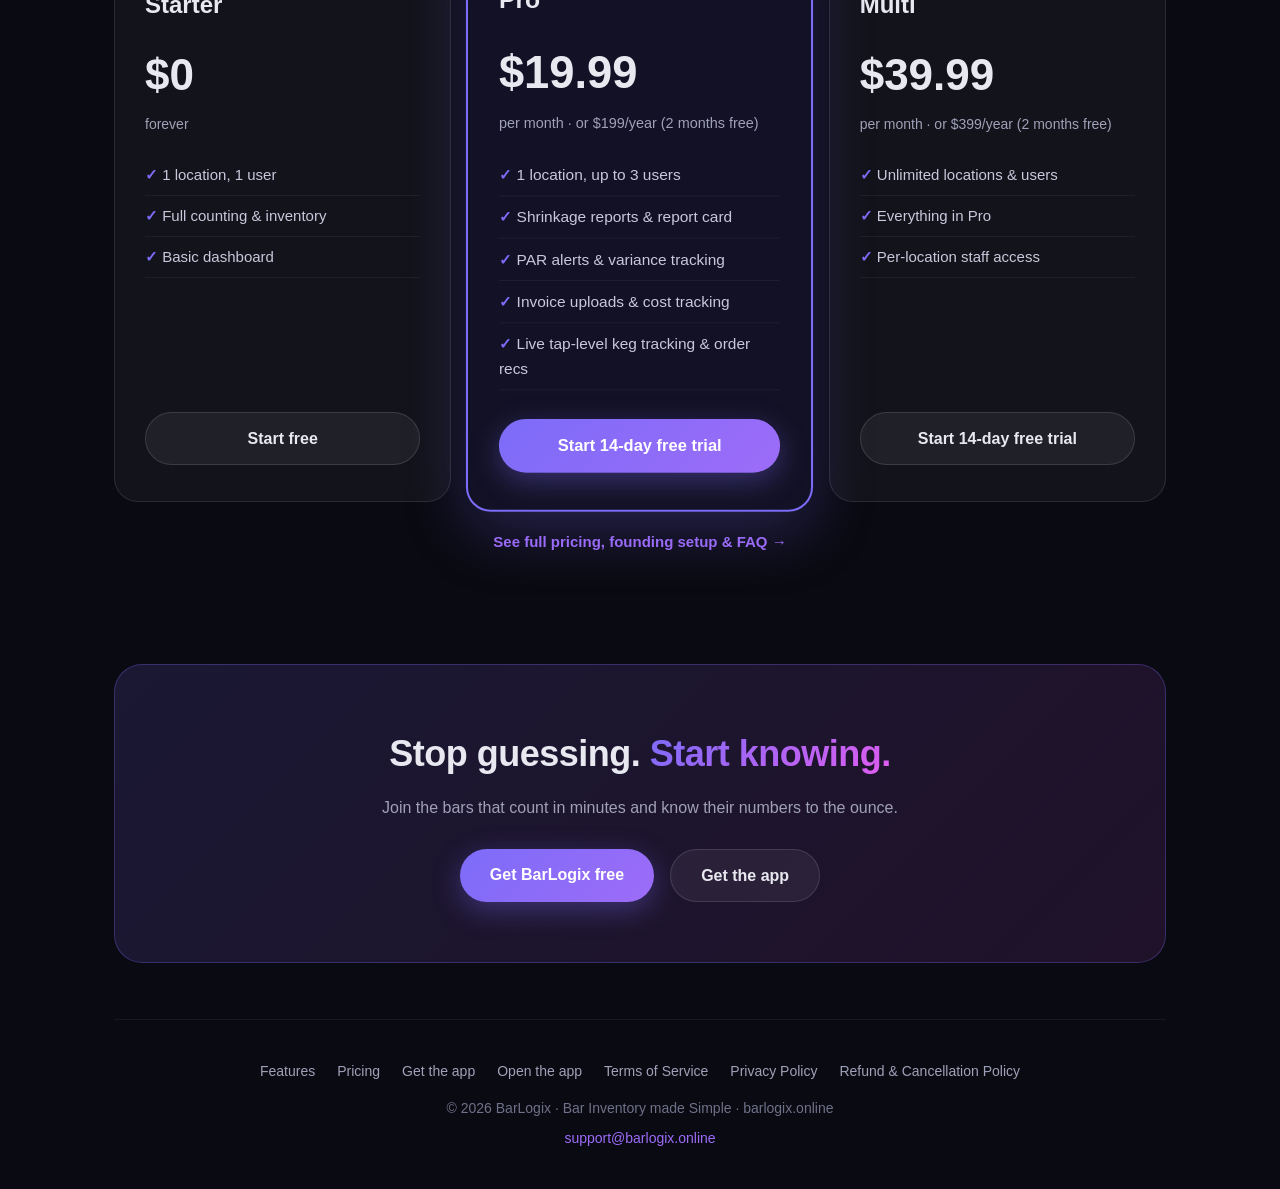
==== commit a4da81e0: "Site refresh: Tap Model keg copy + bottle-weight library - Keg feature now sells the Tap Model (sale" ====
--- a/index.html
+++ b/index.html
@@ -4,7 +4,7 @@
 <meta charset="UTF-8">
 <meta name="viewport" content="width=device-width, initial-scale=1.0">
 <title>BarLogix — Bar Inventory made Simple</title>
-<meta name="description" content="BarLogix is the bar inventory app built for real bars: count liquor, beer and kegs by weight, track PAR levels, and get a variance grade every weekly cycle.">
+<meta name="description" content="BarLogix is the bar inventory app built for real bars: count liquor and beer by weight, track kegs by live tap level, watch PAR levels, and get a variance grade every weekly cycle.">
 <meta name="theme-color" content="#0a0a12">
 <link rel="icon" href="img/barlogix-logo.png">
 <link rel="stylesheet" href="styles.css?v=3">
@@ -55,11 +55,11 @@
     <h2>Everything your bar needs. <span class="grad-text">Nothing it doesn't.</span></h2>
     <p class="lead">Built by a bar GM who was tired of losing money to shrinkage he couldn't see.</p>
     <div class="features">
-      <div class="feature"><div class="icon">⚖️</div><h3>Weigh-to-count liquor</h3><p>Scale-powered counting with per-bottle tare weights. Faster and more accurate than eyeballing tenths.</p></div>
+      <div class="feature"><div class="icon">⚖️</div><h3>Weigh-to-count liquor</h3><p>Scale-powered counting backed by a shared bottle-weight library — a bottle weighed once is right for every bar after. Faster and more accurate than eyeballing tenths.</p></div>
       <div class="feature"><div class="icon">📊</div><h3>Shrinkage report card</h3><p>A letter grade on every cycle. See exactly what you lost, where, and whether it's getting better.</p></div>
       <div class="feature"><div class="icon">🔔</div><h3>PAR alerts</h3><p>Below-PAR products surface automatically with order quantities. Never 86 a bottle mid-rush again.</p></div>
       <div class="feature"><div class="icon">🧾</div><h3>Invoice uploads</h3><p>Snap or upload invoices — received bottles add straight to inventory, costs track automatically.</p></div>
-      <div class="feature"><div class="icon">🍺</div><h3>Keg tracking</h3><p>Kegs count by weight right alongside your bottles and cans, so low kegs show up in the same count — not as a surprise mid-rush.</p></div>
+      <div class="feature"><div class="icon">🍺</div><h3>Keg tracking that runs itself</h3><p>Sales drain the tap automatically, so your tap level is always current. At count time you just answer one question — keg on tap, yes or no. No hauling kegs onto a scale, ever.</p></div>
       <div class="feature"><div class="icon">🏢</div><h3>Multi-location</h3><p>Run every location from one login. Per-location access for managers, staff see only their bar.</p></div>
     </div>
   </section>
@@ -80,7 +80,7 @@
     <p class="lead">No onboarding calls. No 40-page manual.</p>
     <div class="steps">
       <div class="step"><div class="n">1</div><h3>Create your bar</h3><p>Sign up, name your business, pick what you stock — liquor, beer, kegs, NAB, or it all.</p></div>
-      <div class="step"><div class="n">2</div><h3>Run your first count</h3><p>Walk the bar with your phone. Weigh bottles, tap kegs, done in a fraction of the old time.</p></div>
+      <div class="step"><div class="n">2</div><h3>Run your first count</h3><p>Walk the bar with your phone. Weigh bottles, confirm what's on tap, done in a fraction of the old time.</p></div>
       <div class="step"><div class="n">3</div><h3>See the truth</h3><p>Get your report card, shrinkage numbers, and a ready-made order list. Repeat every cycle.</p></div>
     </div>
   </section>
@@ -111,7 +111,7 @@
           <li>Shrinkage reports &amp; report card</li>
           <li>PAR alerts &amp; variance tracking</li>
           <li>Invoice uploads &amp; cost tracking</li>
-          <li>Keg monitoring &amp; order recs</li>
+          <li>Live tap-level keg tracking &amp; order recs</li>
         </ul>
         <a class="btn btn-primary" href="https://app.barlogix.online">Start 14-day free trial</a>
       </div>
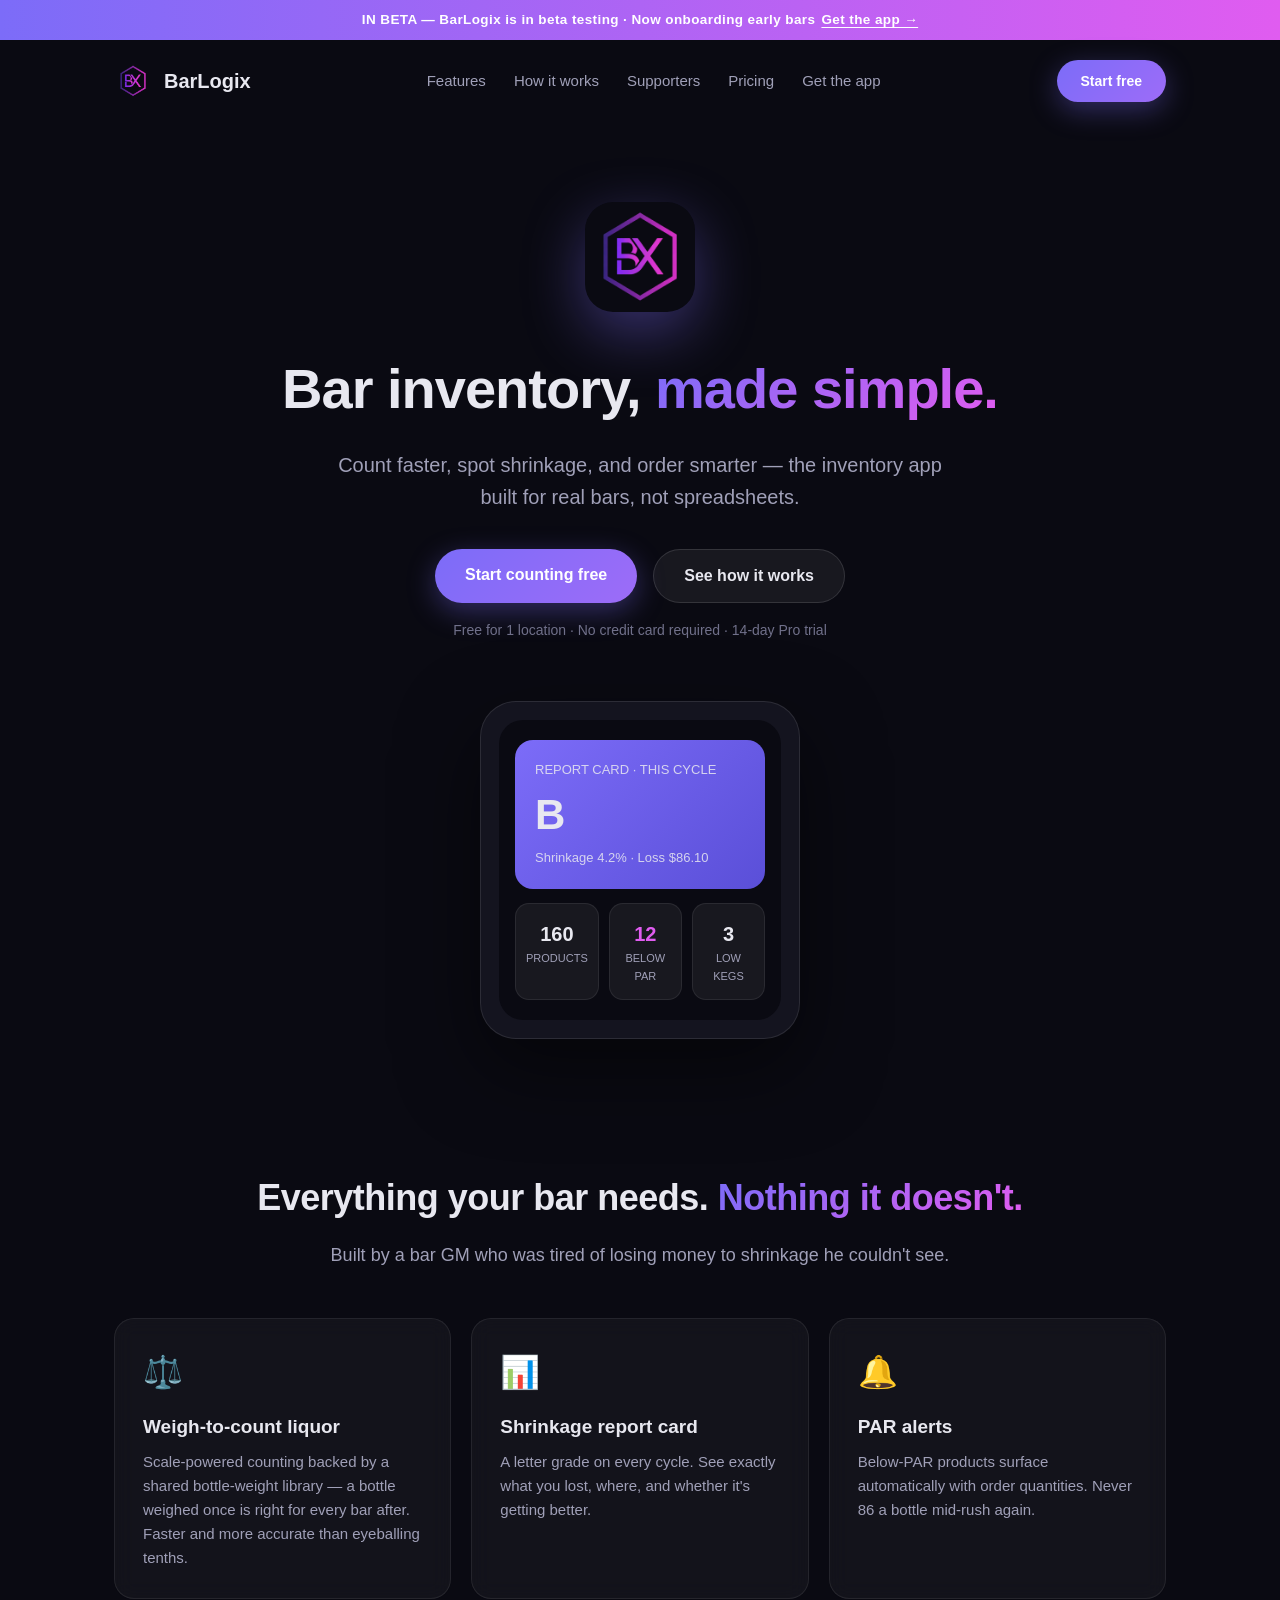
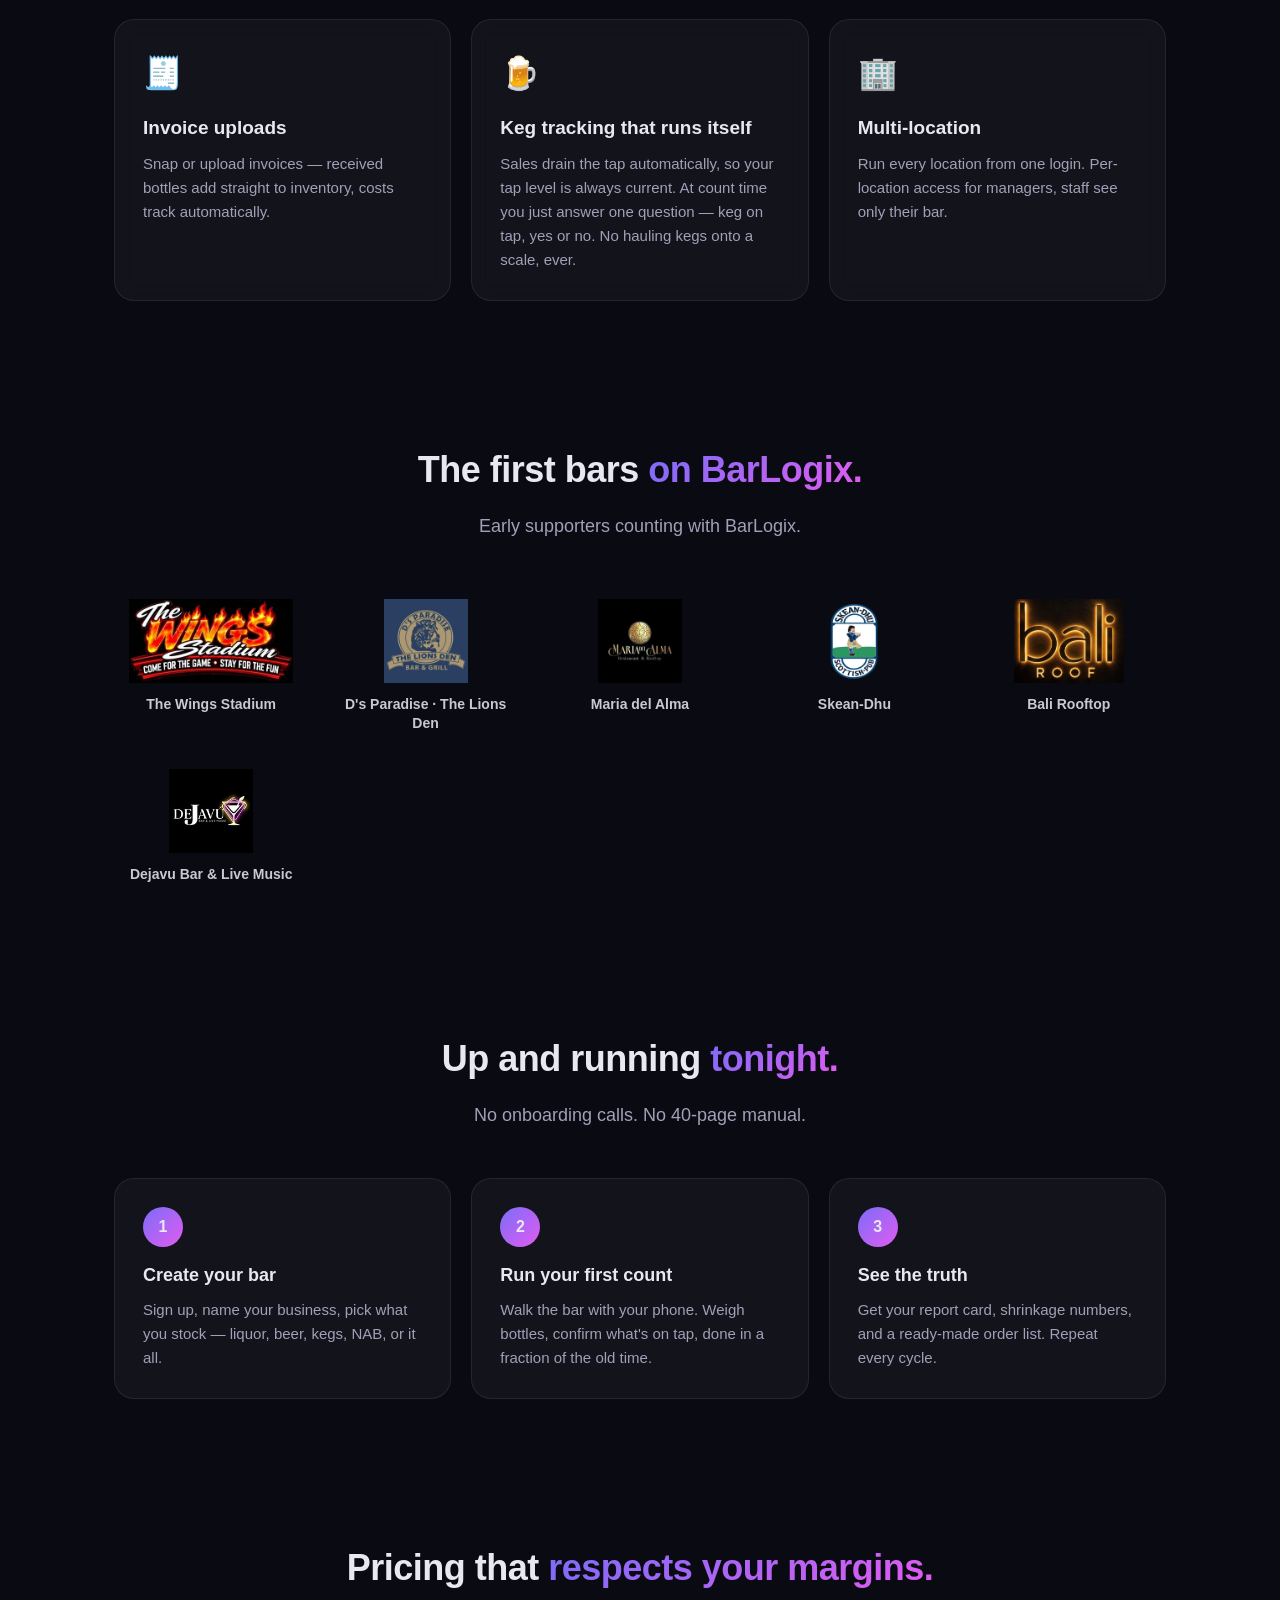
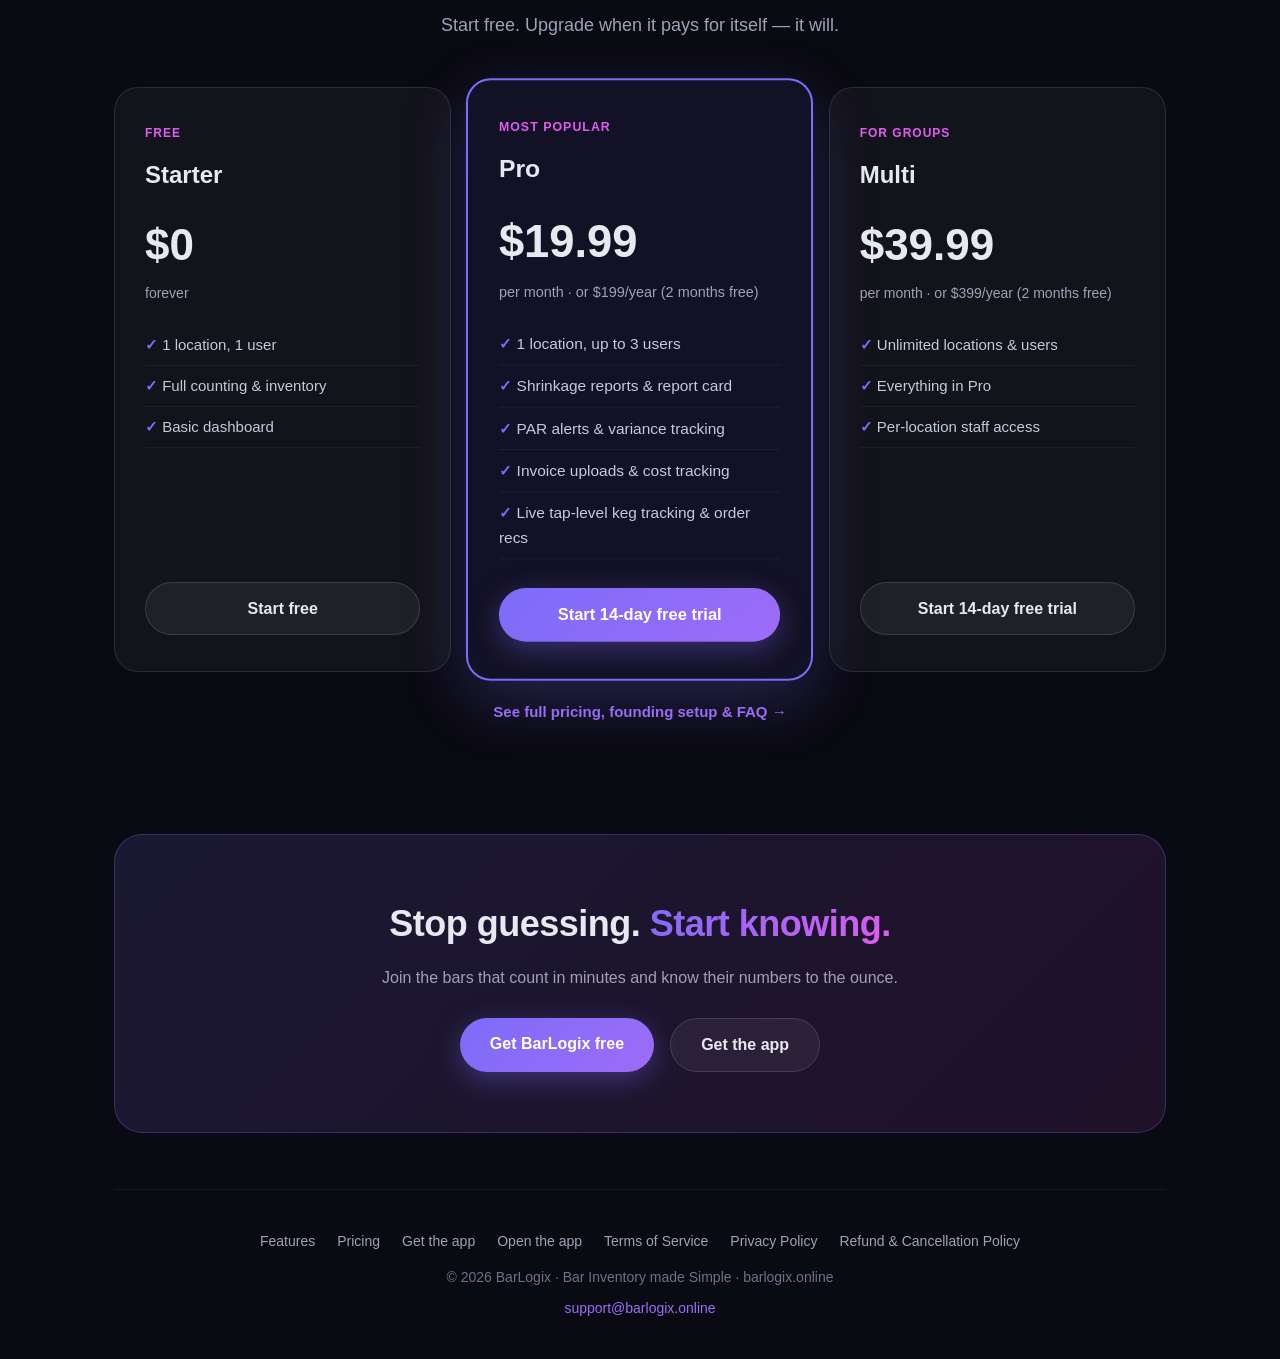
==== commit 68e77207: "Supporters: add Bali Rooftop + Dejavu Bar & Live Music back Bali logo was already in the repo; Dejav" ====
--- a/index.html
+++ b/index.html
@@ -72,6 +72,8 @@
       <div class="supporter"><div class="logo-box"><img src="img/supporters/ds-paradise-lions-den-logo.jpg" alt="D's Paradise · The Lions Den logo"></div><div class="sname">D's Paradise · The Lions Den</div></div>
       <div class="supporter"><div class="logo-box"><img src="img/supporters/maria-del-alma-logo.png" alt="Maria del Alma logo"></div><div class="sname">Maria del Alma</div></div>
       <div class="supporter"><div class="logo-box"><img src="img/supporters/skean-dhu-logo.png" alt="Skean-Dhu logo"></div><div class="sname">Skean-Dhu</div></div>
+      <div class="supporter"><div class="logo-box"><img src="img/supporters/bali-rooftop-logo.png" alt="Bali Rooftop logo"></div><div class="sname">Bali Rooftop</div></div>
+      <div class="supporter"><div class="logo-box"><img src="img/supporters/dejavu-logo.jpg" alt="Dejavu Bar &amp; Live Music logo"></div><div class="sname">Dejavu Bar &amp; Live Music</div></div>
     </div>
   </section>
 
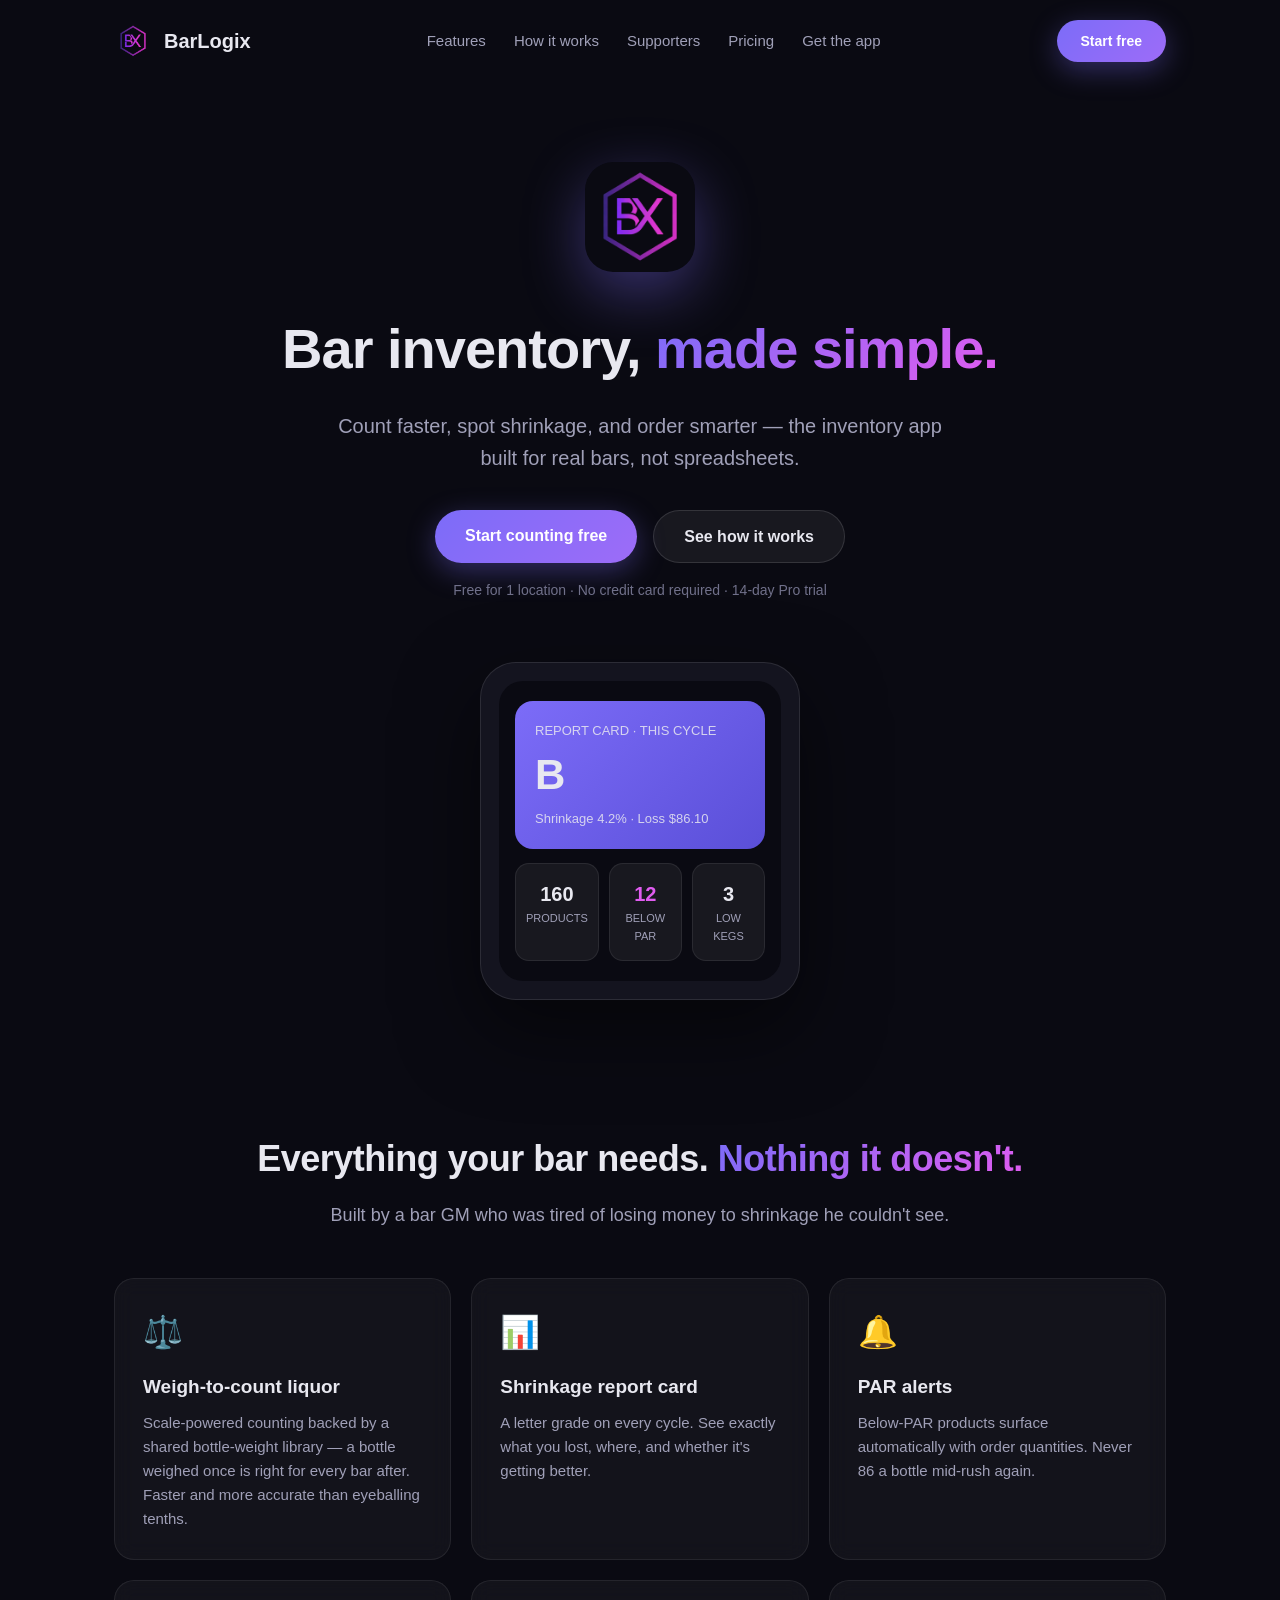
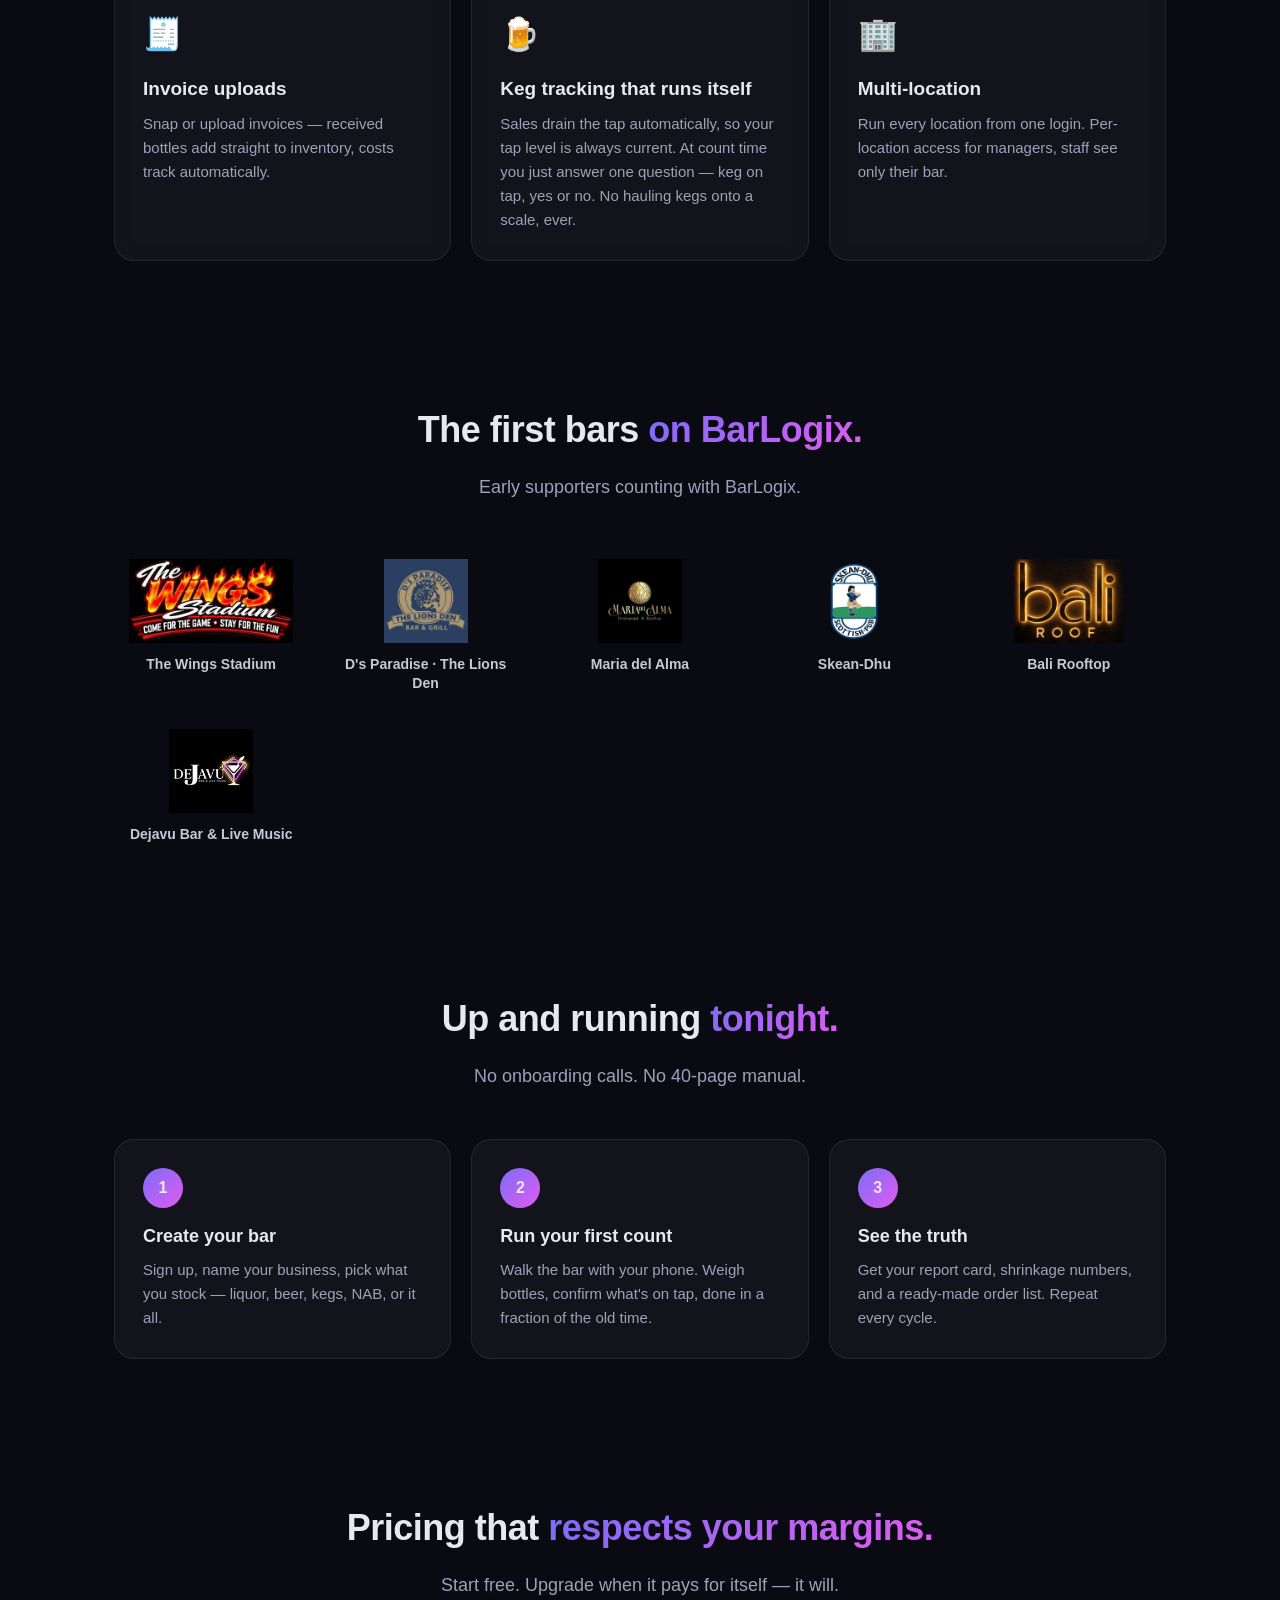
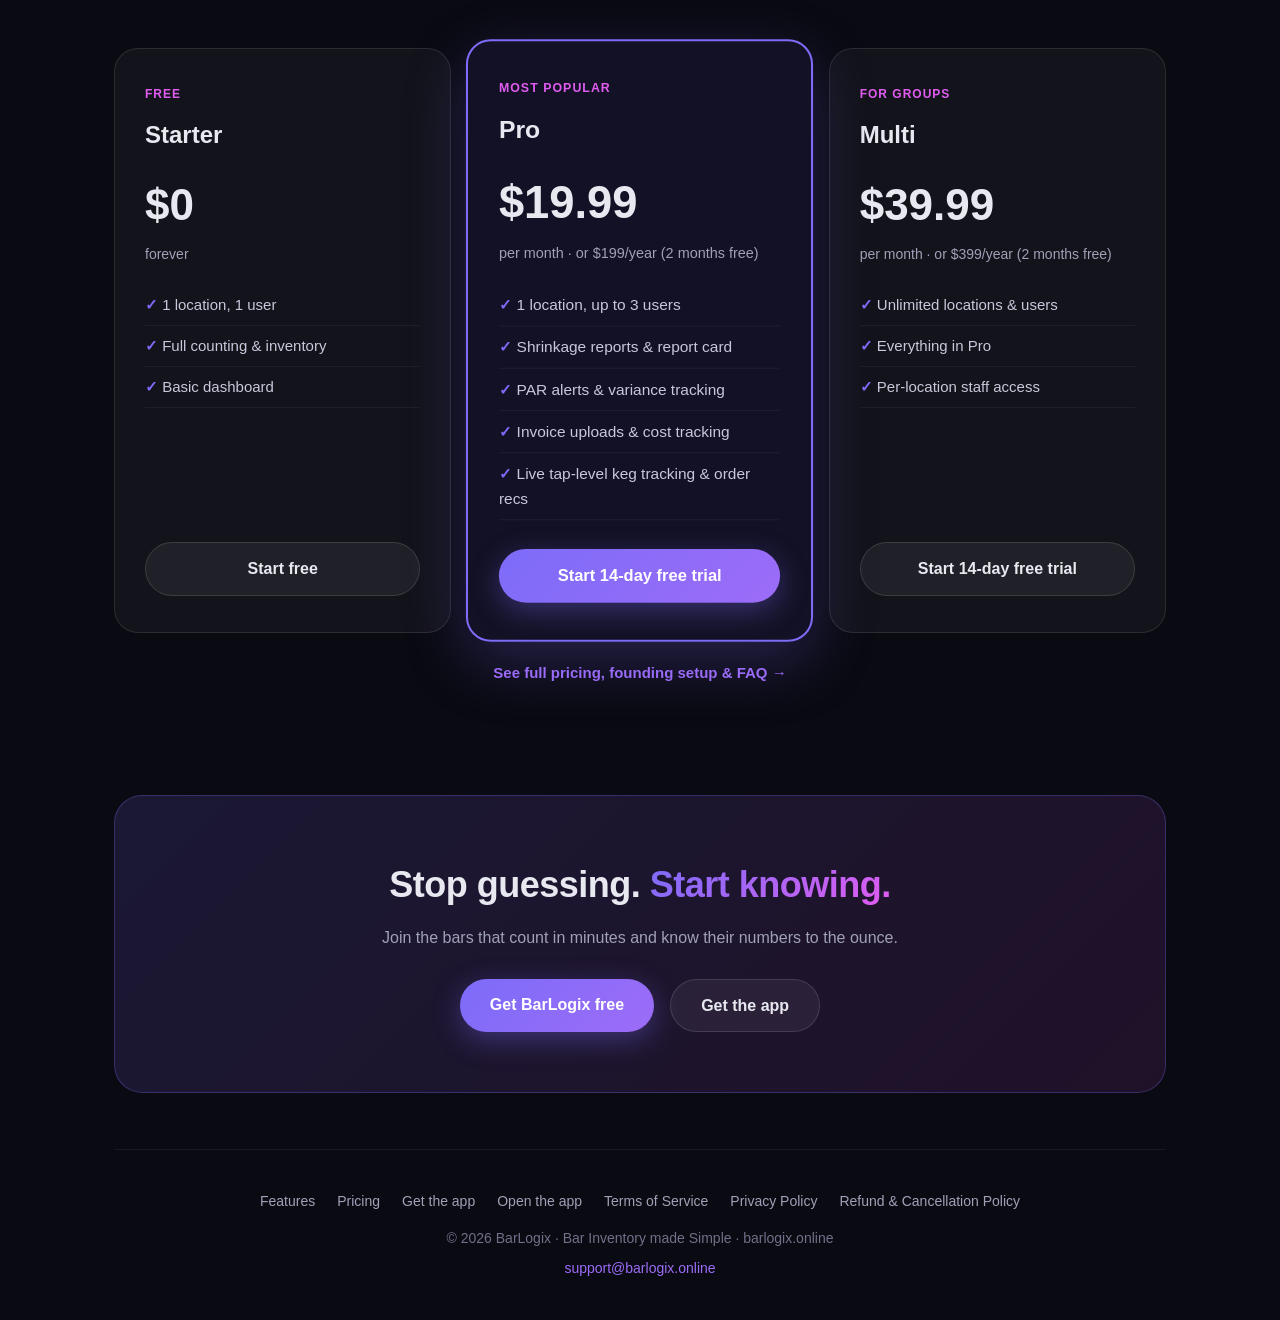
==== commit 89b06ee8: "Remove beta banner — BarLogix is live (Stripe live, first client onboarding)" ====
--- a/index.html
+++ b/index.html
@@ -10,7 +10,6 @@
 <link rel="stylesheet" href="styles.css?v=3">
 </head>
 <body>
-<div class="beta-banner">IN BETA &mdash; BarLogix is in beta testing &middot; Now onboarding early bars<a href="app.html">Get the app &rarr;</a></div>
 <div class="wrap">
 
   <nav>
--- a/styles.css
+++ b/styles.css
@@ -164,5 +164,3 @@
   nav .links::-webkit-scrollbar { display:none; }
 }
 
-.beta-banner { background:linear-gradient(90deg,#7c6cf8,#e05cf0); color:#fff; text-align:center; font-size:13.5px; font-weight:700; letter-spacing:.4px; padding:9px 14px; }
-.beta-banner a { color:#fff; text-decoration:underline; text-underline-offset:3px; margin-left:6px; }
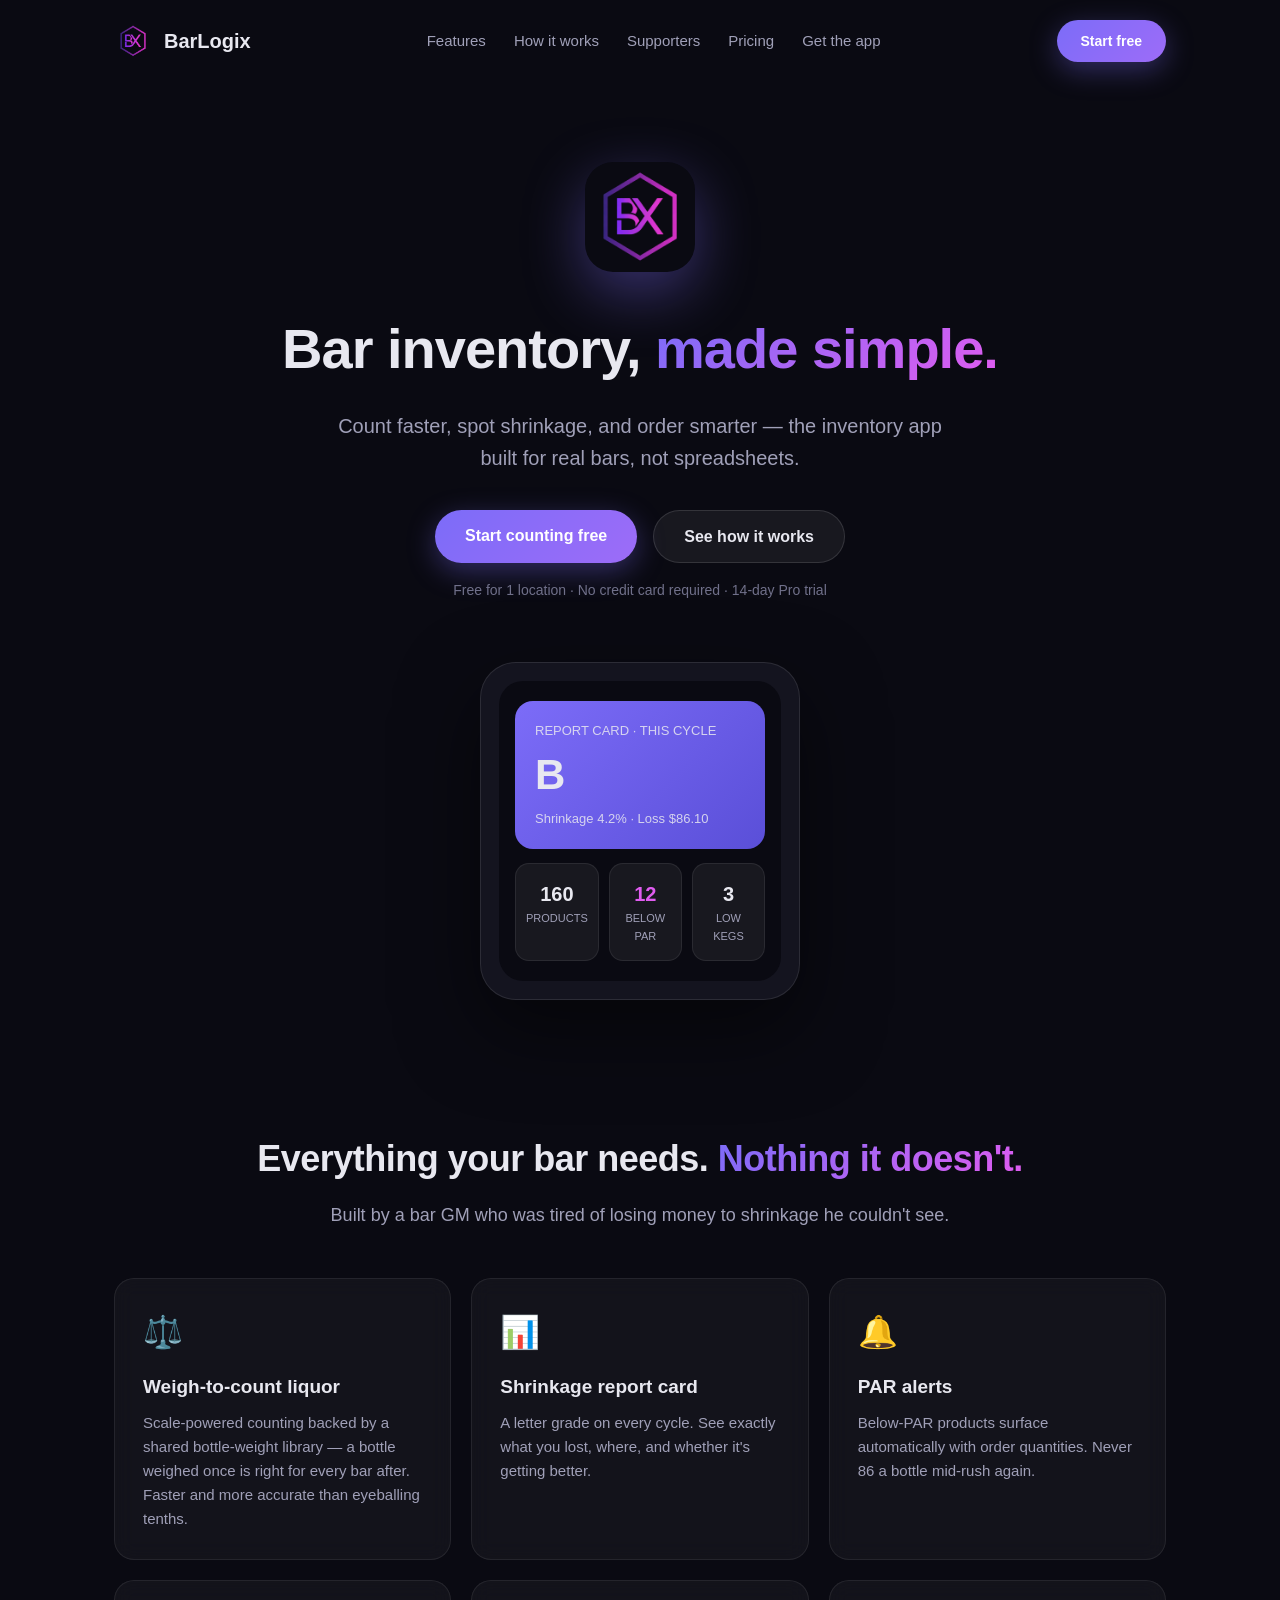
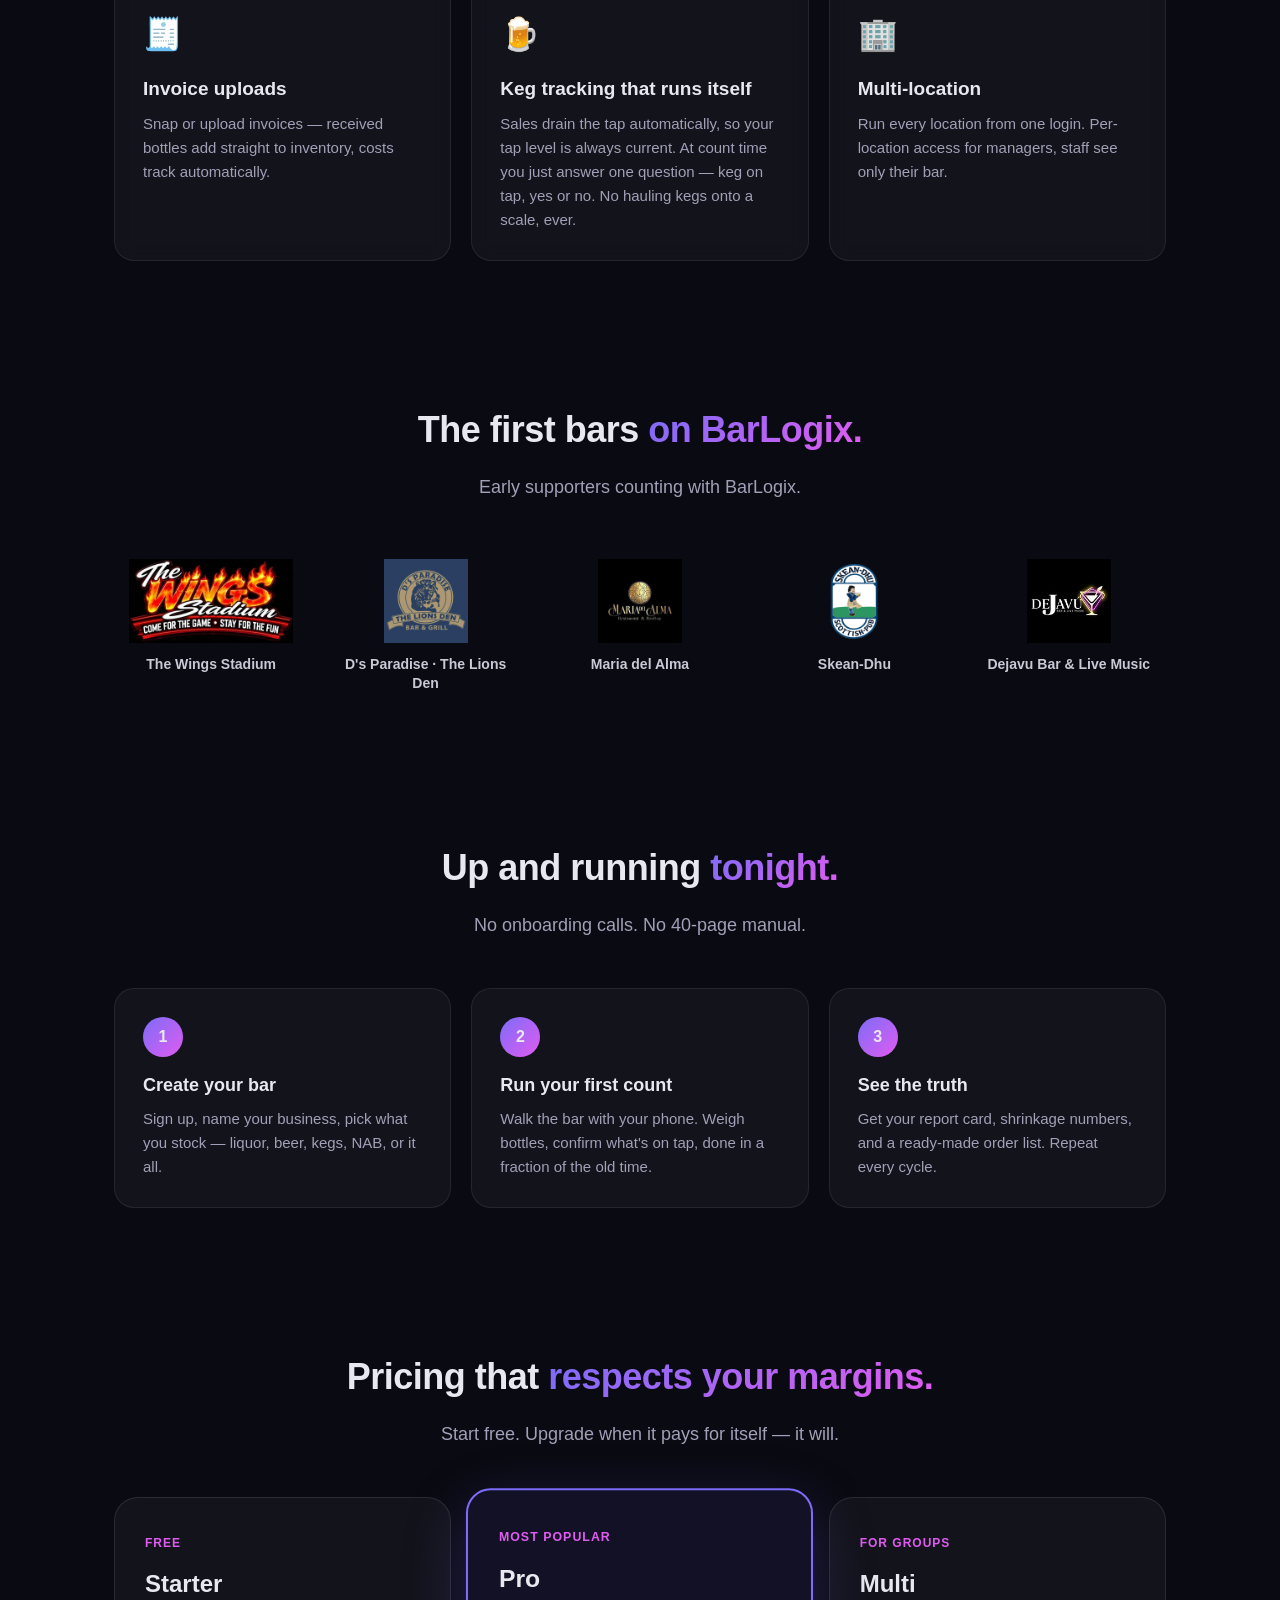
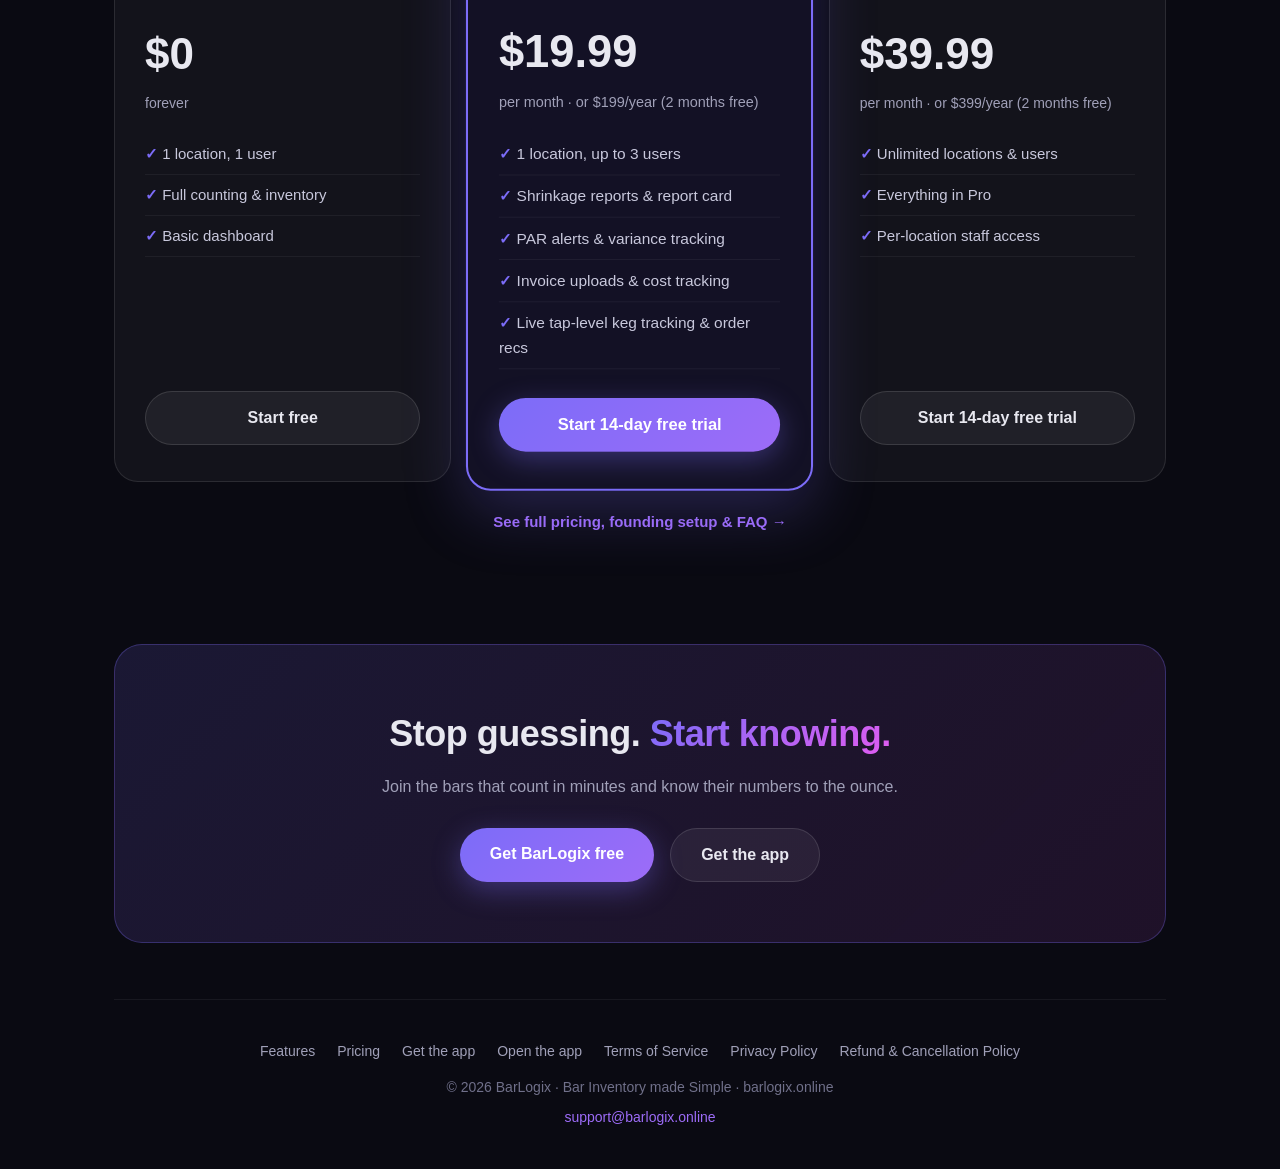
==== commit 7b40a0e5: "Remove Bali Rooftop from supporters (Charles's direction Nov 24)" ====
--- a/index.html
+++ b/index.html
@@ -71,7 +71,6 @@
       <div class="supporter"><div class="logo-box"><img src="img/supporters/ds-paradise-lions-den-logo.jpg" alt="D's Paradise · The Lions Den logo"></div><div class="sname">D's Paradise · The Lions Den</div></div>
       <div class="supporter"><div class="logo-box"><img src="img/supporters/maria-del-alma-logo.png" alt="Maria del Alma logo"></div><div class="sname">Maria del Alma</div></div>
       <div class="supporter"><div class="logo-box"><img src="img/supporters/skean-dhu-logo.png" alt="Skean-Dhu logo"></div><div class="sname">Skean-Dhu</div></div>
-      <div class="supporter"><div class="logo-box"><img src="img/supporters/bali-rooftop-logo.png" alt="Bali Rooftop logo"></div><div class="sname">Bali Rooftop</div></div>
       <div class="supporter"><div class="logo-box"><img src="img/supporters/dejavu-logo.jpg" alt="Dejavu Bar &amp; Live Music logo"></div><div class="sname">Dejavu Bar &amp; Live Music</div></div>
     </div>
   </section>
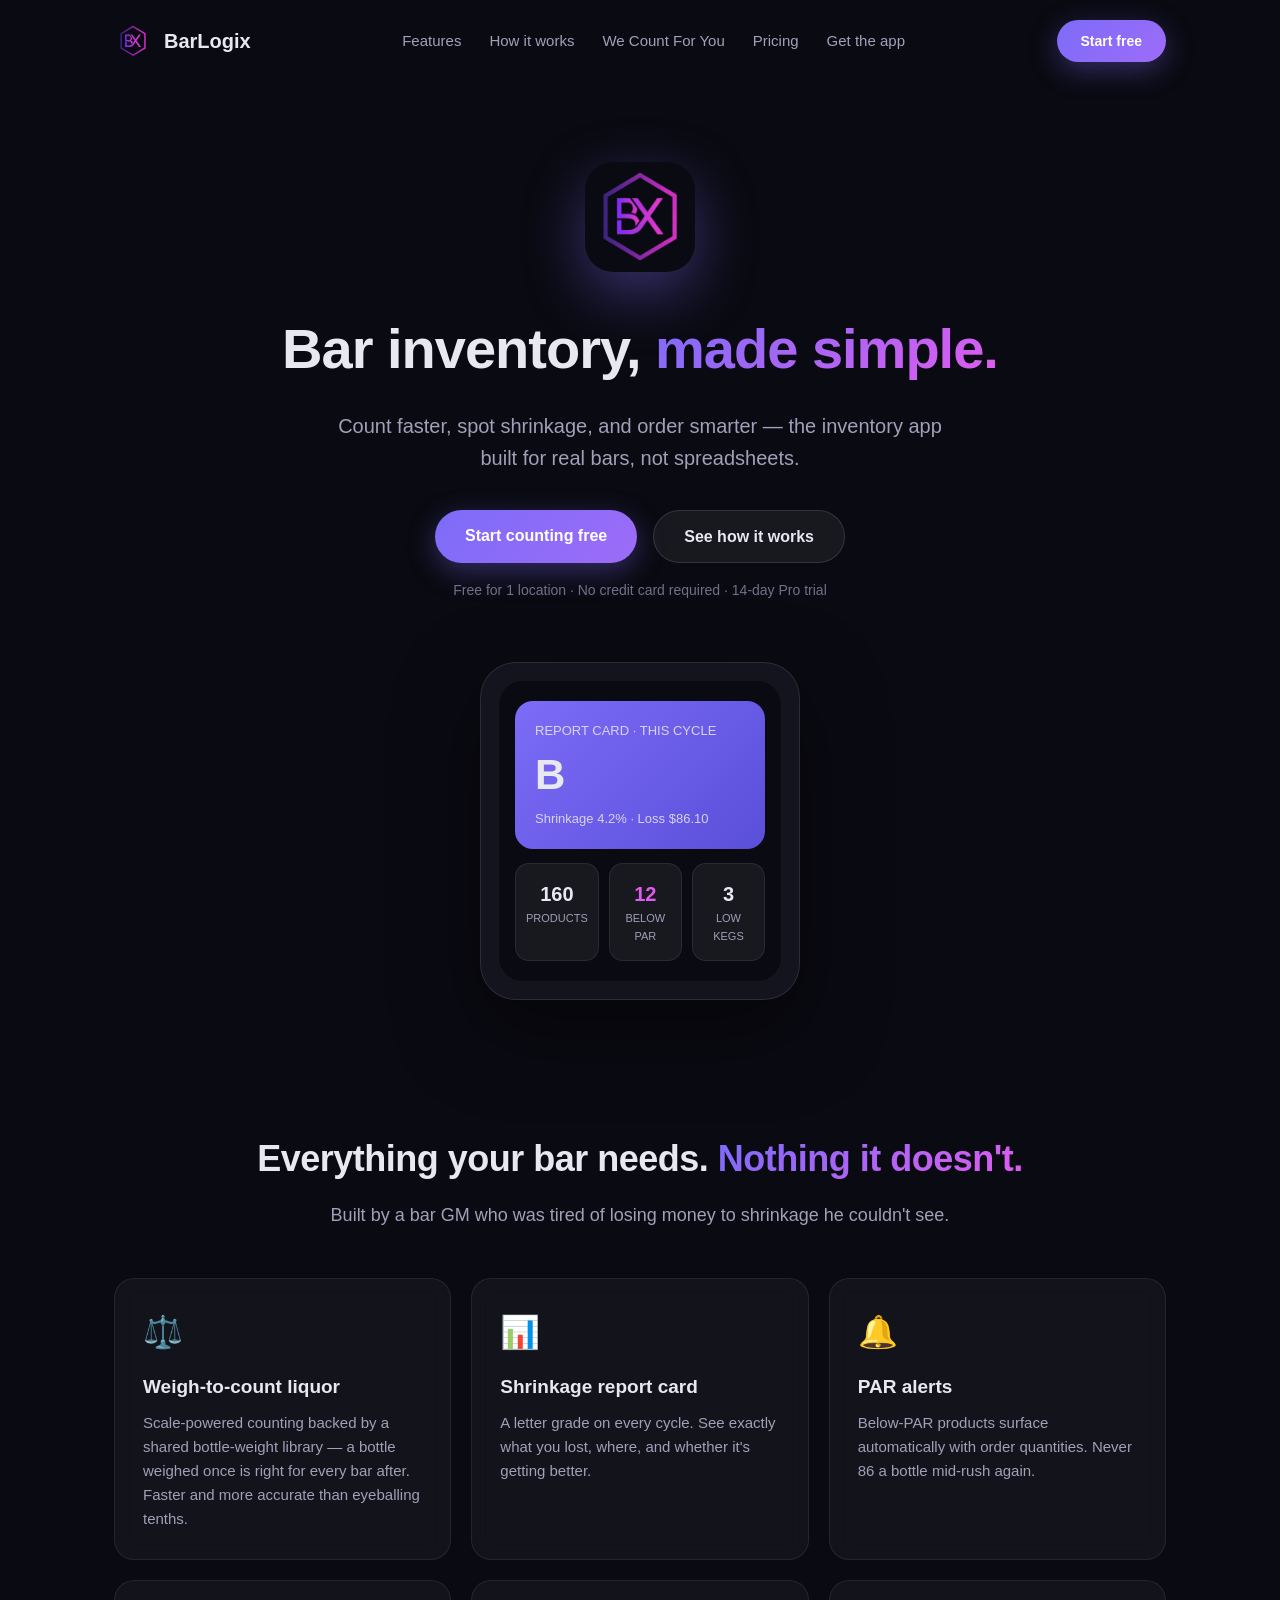
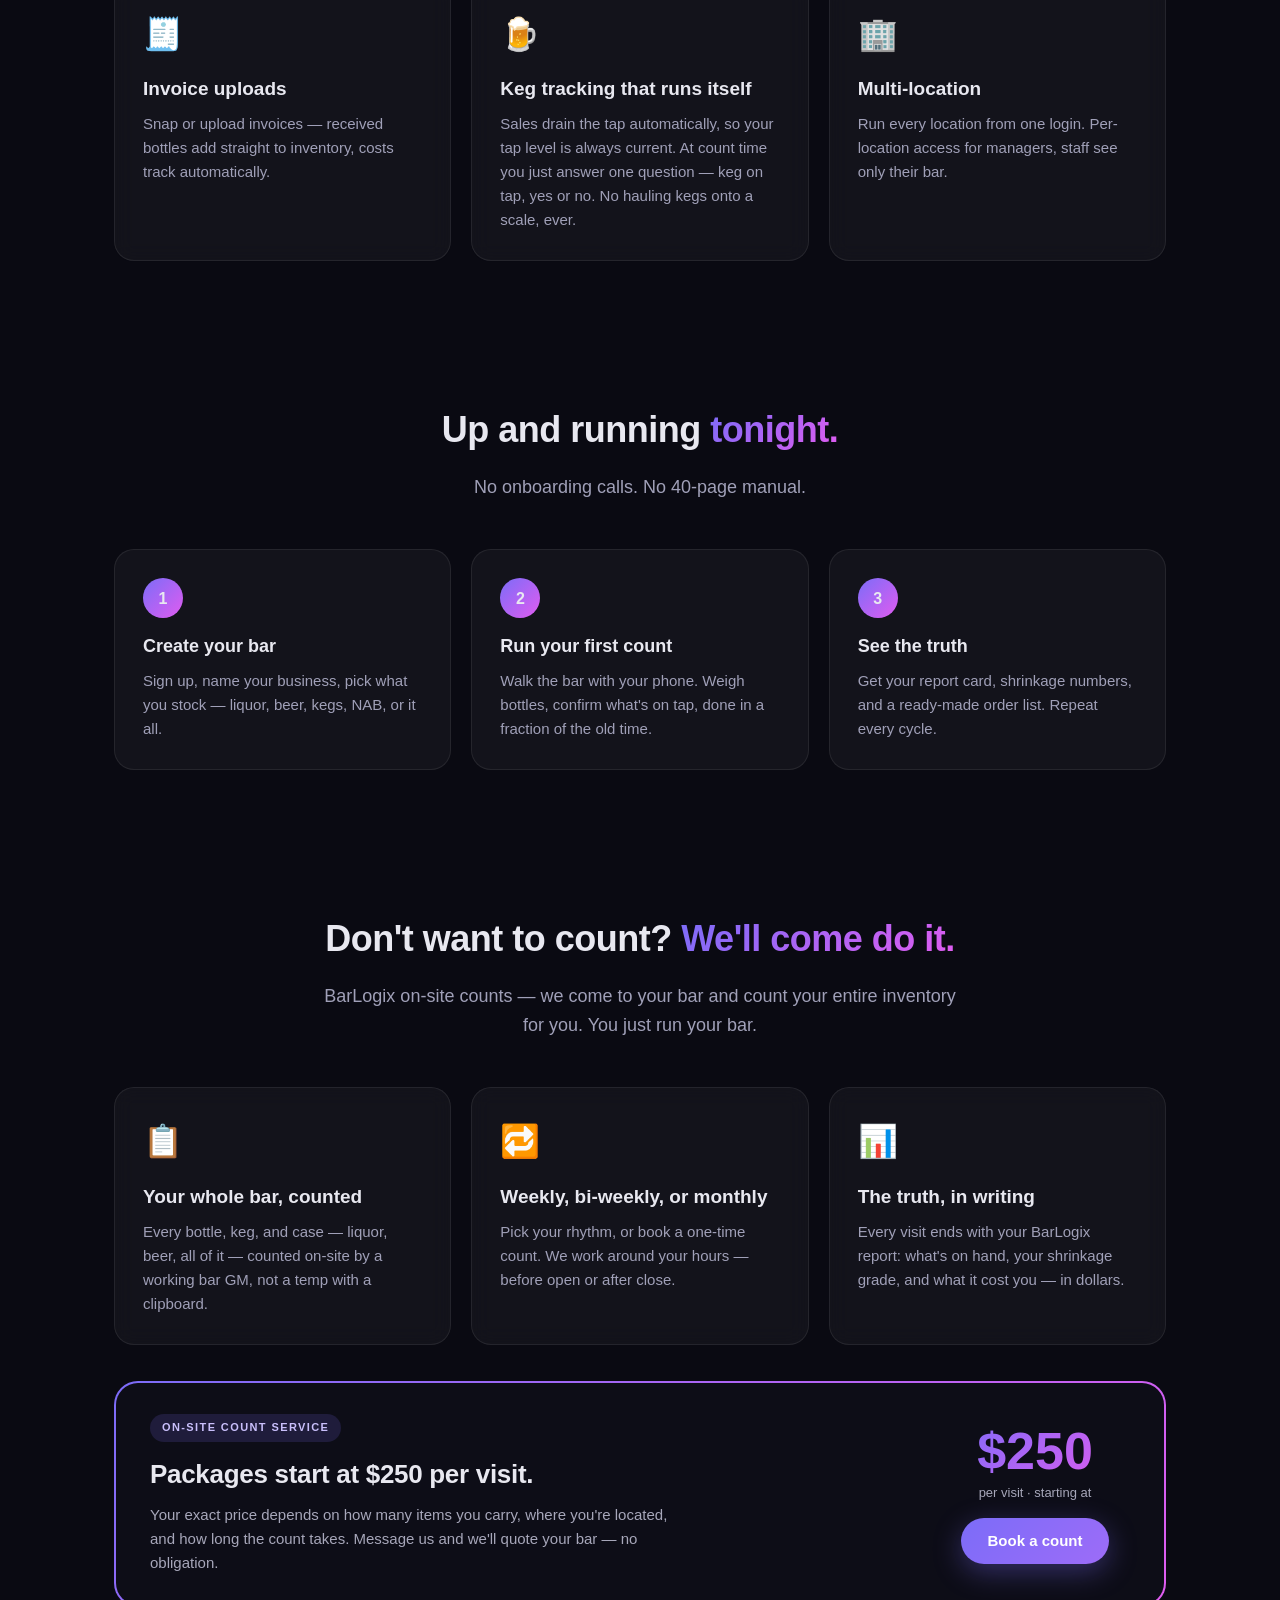
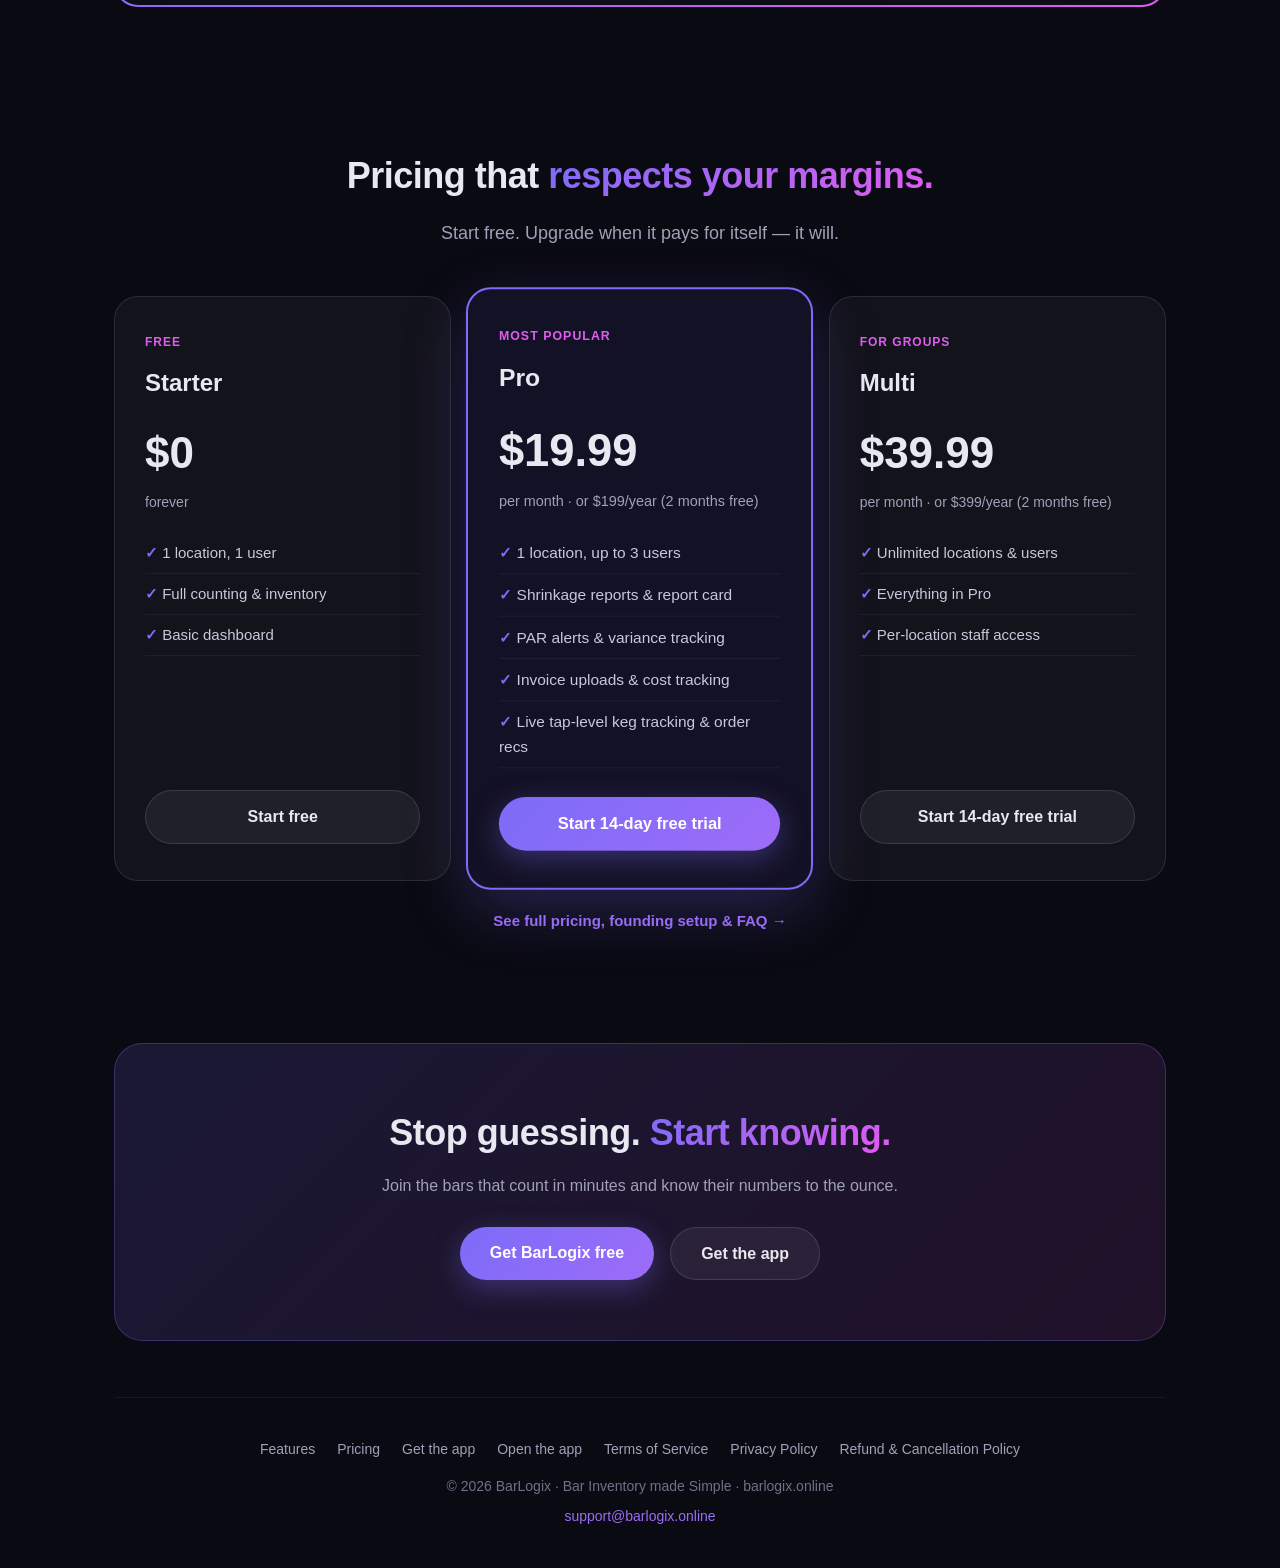
==== commit e2e2d03e: "Archive supporters section (kept in archive/supporters-section.html); add on-site count service — we" ====
--- a/index.html
+++ b/index.html
@@ -17,7 +17,7 @@
     <div class="links">
       <a href="#features">Features</a>
       <a href="#how">How it works</a>
-      <a href="#supporters">Supporters</a>
+      <a href="#count-service">We Count For You</a>
       <a href="pricing.html">Pricing</a>
       <a href="app.html">Get the app</a>
     </div>
@@ -63,18 +63,6 @@
     </div>
   </section>
 
-  <section id="supporters">
-    <h2>The first bars <span class="grad-text">on BarLogix.</span></h2>
-    <p class="lead">Early supporters counting with BarLogix.</p>
-    <div class="supporters">
-      <div class="supporter"><div class="logo-box"><img src="img/supporters/wings-stadium-logo.jpg" alt="The Wings Stadium logo"></div><div class="sname">The Wings Stadium</div></div>
-      <div class="supporter"><div class="logo-box"><img src="img/supporters/ds-paradise-lions-den-logo.jpg" alt="D's Paradise · The Lions Den logo"></div><div class="sname">D's Paradise · The Lions Den</div></div>
-      <div class="supporter"><div class="logo-box"><img src="img/supporters/maria-del-alma-logo.png" alt="Maria del Alma logo"></div><div class="sname">Maria del Alma</div></div>
-      <div class="supporter"><div class="logo-box"><img src="img/supporters/skean-dhu-logo.png" alt="Skean-Dhu logo"></div><div class="sname">Skean-Dhu</div></div>
-      <div class="supporter"><div class="logo-box"><img src="img/supporters/dejavu-logo.jpg" alt="Dejavu Bar &amp; Live Music logo"></div><div class="sname">Dejavu Bar &amp; Live Music</div></div>
-    </div>
-  </section>
-
   <section id="how">
     <h2>Up and running <span class="grad-text">tonight.</span></h2>
     <p class="lead">No onboarding calls. No 40-page manual.</p>
@@ -82,6 +70,32 @@
       <div class="step"><div class="n">1</div><h3>Create your bar</h3><p>Sign up, name your business, pick what you stock — liquor, beer, kegs, NAB, or it all.</p></div>
       <div class="step"><div class="n">2</div><h3>Run your first count</h3><p>Walk the bar with your phone. Weigh bottles, confirm what's on tap, done in a fraction of the old time.</p></div>
       <div class="step"><div class="n">3</div><h3>See the truth</h3><p>Get your report card, shrinkage numbers, and a ready-made order list. Repeat every cycle.</p></div>
+    </div>
+  </section>
+
+  <section id="count-service">
+    <h2>Don't want to count? <span class="grad-text">We'll come do it.</span></h2>
+    <p class="lead">BarLogix on-site counts — we come to your bar and count your entire inventory for you. You just run your bar.</p>
+    <div class="features">
+      <div class="feature"><div class="icon">📋</div><h3>Your whole bar, counted</h3><p>Every bottle, keg, and case — liquor, beer, all of it — counted on-site by a working bar GM, not a temp with a clipboard.</p></div>
+      <div class="feature"><div class="icon">🔁</div><h3>Weekly, bi-weekly, or monthly</h3><p>Pick your rhythm, or book a one-time count. We work around your hours — before open or after close.</p></div>
+      <div class="feature"><div class="icon">📊</div><h3>The truth, in writing</h3><p>Every visit ends with your BarLogix report: what's on hand, your shrinkage grade, and what it cost you — in dollars.</p></div>
+    </div>
+    <div class="founding" style="margin-top:36px;">
+      <div class="founding-card">
+        <div class="founding-inner">
+          <div>
+            <span class="ftag">ON-SITE COUNT SERVICE</span>
+            <h3>Packages start at $250 per visit.</h3>
+            <p>Your exact price depends on how many items you carry, where you're located, and how long the count takes. Message us and we'll quote your bar — no obligation.</p>
+          </div>
+          <div class="fprice">
+            <div class="amt">$250</div>
+            <div class="per">per visit · starting at</div>
+            <a class="btn btn-primary" href="mailto:support@barlogix.online?subject=On-Site%20Count%20—%20BarLogix" style="padding:11px 26px; font-size:15px;">Book a count</a>
+          </div>
+        </div>
+      </div>
     </div>
   </section>
 
